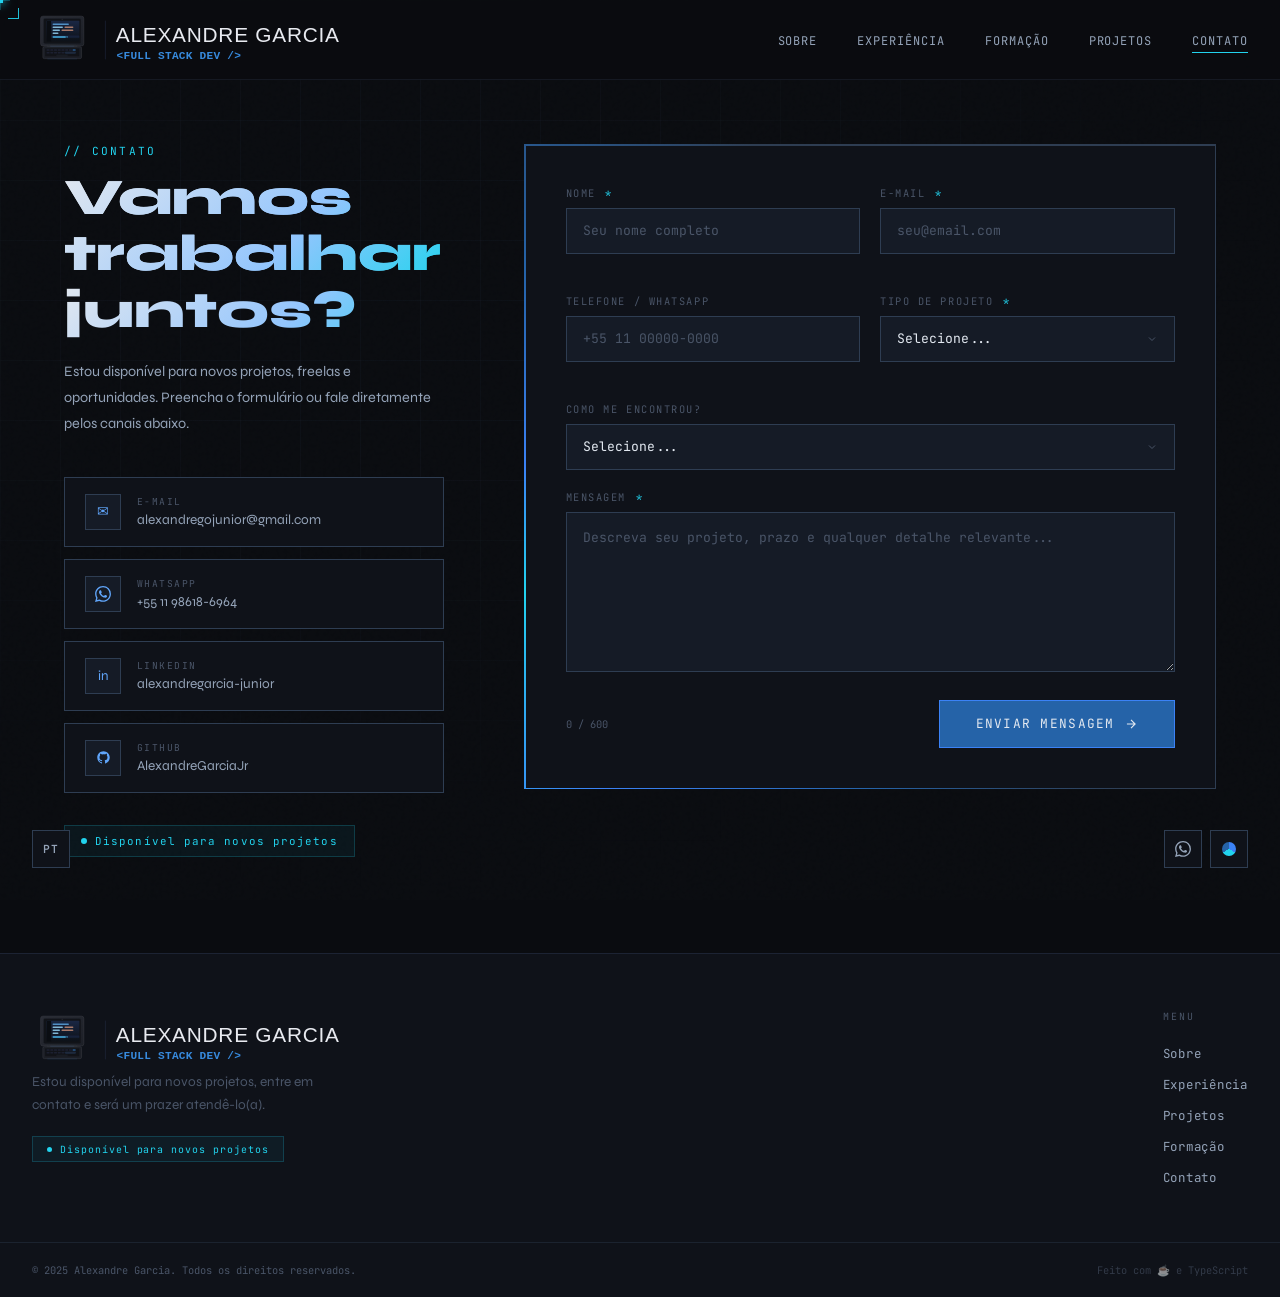
==== contato.html @ 4b9bf2da "first upload" ====
<!DOCTYPE html>
<html lang="pt-BR">

<head>
  <meta charset="UTF-8">
  <meta name="viewport" content="width=device-width, initial-scale=1.0">
    <title>Alexandre Garcia | Desenvolvedor Full-Stack</title>
  <meta name="description"
    content="Olá, sou Alexandre Garcia, desenvolvedor fullstack especializado em criar sites e aplicações modernas. Veja meus projetos e entre em contato.">

  <!-- Open Graph (WhatsApp, LinkedIn etc.) -->
  <meta property="og:title" content="Alexandre Garcia | Desenvolvedor Full-Stack">
  <meta property="og:description"
    content="Olá, sou Alexandre Garcia, desenvolvedor fullstack especializado em criar sites e aplicações modernas. Veja meus projetos e entre em contato.">
  <meta property="og:url" content="https://alexandregarciajr.com">
  <meta property="og:type" content="website">

  <meta name="google-site-verification" content="2QKHCZj3wgOugxfSx3sNjqQC33ZaWWy0VXbdjHZkFhU" />
  
  <link
    href="https://fonts.googleapis.com/css2?family=Syne:wght@400;500;600;700;800&family=JetBrains+Mono:wght@300;400;500&display=swap"
    rel="stylesheet">

  <link rel="stylesheet" href="./css/style.css">
  <link rel="shortcut icon" type="image/x-icon" href="./assets/svg/favicon-laptop.svg">

</head>

<body>



  <!-- WhatsApp Button -->
  <div class="wa-pulse"></div>
  <a href="https://wa.me/5511986186964" target="_blank" class="wa-btn" aria-label="WhatsApp">
    <span class="wa-tip">WhatsApp</span>
    <svg width="16" height="16" viewBox="0 0 24 24" fill="currentColor">
      <path
        d="M17.472 14.382c-.297-.149-1.758-.867-2.03-.967-.273-.099-.471-.148-.67.15-.197.297-.767.966-.94 1.164-.173.199-.347.223-.644.075-.297-.15-1.255-.463-2.39-1.475-.883-.788-1.48-1.761-1.653-2.059-.173-.297-.018-.458.13-.606.134-.133.298-.347.446-.52.149-.174.198-.298.298-.497.099-.198.05-.371-.025-.52-.075-.149-.669-1.612-.916-2.207-.242-.579-.487-.5-.669-.51-.173-.008-.371-.01-.57-.01-.198 0-.52.074-.792.372-.272.297-1.04 1.016-1.04 2.479 0 1.462 1.065 2.875 1.213 3.074.149.198 2.096 3.2 5.077 4.487.709.306 1.262.489 1.694.625.712.227 1.36.195 1.871.118.571-.085 1.758-.719 2.006-1.413.248-.694.248-1.289.173-1.413-.074-.124-.272-.198-.57-.347m-5.421 7.403h-.004a9.87 9.87 0 01-5.031-1.378l-.361-.214-3.741.982.998-3.648-.235-.374a9.86 9.86 0 01-1.51-5.26c.001-5.45 4.436-9.884 9.888-9.884 2.64 0 5.122 1.03 6.988 2.898a9.825 9.825 0 012.893 6.994c-.003 5.45-4.437 9.884-9.885 9.884m8.413-18.297A11.815 11.815 0 0012.05 0C5.495 0 .16 5.335.157 11.892c0 2.096.547 4.142 1.588 5.945L.057 24l6.305-1.654a11.882 11.882 0 005.683 1.448h.005c6.554 0 11.89-5.335 11.893-11.893a11.821 11.821 0 00-3.48-8.413z" />
    </svg>
  </a>

  <!-- Theme Switcher -->
  <div class="theme-switcher" id="themeSwitcher">
    <div class="theme-panel" id="themePanel">
      <div class="theme-panel-label">// tema</div>
      <div class="theme-option active" data-theme-value="default">
        <div class="theme-dot" style="background:linear-gradient(135deg,#3b82f6,#22d3ee)"></div>
        <span class="theme-option-name">Dark Blue</span>
      </div>
      <div class="theme-option" data-theme-value="purple">
        <div class="theme-dot" style="background:linear-gradient(135deg,#7c3aed,#a78bfa)"></div>
        <span class="theme-option-name">Midnight Purple</span>
      </div>
      <div class="theme-option" data-theme-value="amber">
        <div class="theme-dot" style="background:linear-gradient(135deg,#d97706,#fbbf24)"></div>
        <span class="theme-option-name">Warm Amber</span>
      </div>
    </div>
    <button class="theme-toggle-btn" id="themeToggleBtn" aria-label="Trocar tema">
      <div class="theme-toggle-icon"></div>
    </button>
  </div>


  <div class="lang-switcher" id="langSwitcher">
    <div class="lang-panel" id="langPanel">
      <div class="lang-option active" data-lang="pt"><span class="lang-flag">🇧🇷</span><span
          class="lang-name">Português</span></div>
      <div class="lang-option" data-lang="en"><span class="lang-flag">🇺🇸</span><span class="lang-name">English</span>
      </div>
      <div class="lang-option" data-lang="es"><span class="lang-flag">🇪🇸</span><span class="lang-name">Español</span>
      </div>
    </div>
    <button class="lang-toggle-btn" id="langToggleBtn" aria-label="Idioma">PT</button>
  </div>


  <!-- Touch Reticle -->
  <div class="touch-reticle" id="touchReticle"></div>
  <div class="touch-reticle-b" id="touchReticleB"></div>
  <div class="touch-dot" id="touchDot"></div>
  <div class="touch-burst" id="touchBurst"></div>
  <div class="touch-burst2" id="touchBurst2"></div>

  <!-- Cursor -->
  <div class="cursor" id="cursor"></div>
  <div class="cursor-ring" id="cursorRing"></div>
  <div class="cursor-corner-b" id="cursorCorner"></div>
  <div class="cursor-cross-h" id="cursorH"></div>
  <div class="cursor-cross-v" id="cursorV"></div>

  <!-- Nav -->
  <nav id="mainNav">
    <a href="index.html" class="logo"><img src="./assets/svg/logo-header-no1993.svg" alt="Logo ALexandre Garcia"></a>
    <ul class="nav-links" id="navLinks">
      <li><a href="index.html#about" class="nav-item" data-i18n="nav.about">Sobre</a></li>
      <li><a href="index.html#skills" class="nav-item" data-i18n="nav.exp">Experiência</a></li>
      <li><a href="index.html#education" class="nav-item" data-i18n="nav.edu">Formação</a></li>
      <li><a href="index.html#projects" class="nav-item" data-i18n="nav.proj">Projetos</a></li>
      <li><a href="contato.html" class="nav-item active" data-i18n="nav.contact">Contato</a></li>
    </ul>
    <button class="hamburger" id="hamburger" aria-label="Menu">
      <span></span><span></span><span></span>
    </button>
  </nav>

  <div class="page-wrap">

    <!-- Left: info -->
    <div class="contact-left">
      <div class="page-tag" data-i18n="form.tag">// contato</div>
      <h1 class="page-title">
        <span><span data-i18n="form.title1">Vamos trabalhar</span></span>
        <span data-i18n="form.title2">juntos?</span>
      </h1>
      <p class="page-desc">
        <span data-i18n="form.desc">Estou disponível para novos projetos, freelas e oportunidades. Preencha o formulário
          ou fale diretamente pelos canais abaixo.</span>
      </p>

      <div class="contact-info">
        <a href="mailto:alexandregojunior@gmail.com" class="info-item">
          <div class="info-icon">✉</div>
          <div class="info-text">
            <div class="info-label">E-mail</div>
            <div class="info-value">alexandregojunior@gmail.com</div>
          </div>
        </a>
        <a href="https://wa.me/5511986186964" target="_blank" class="info-item">
          <div class="info-icon">
            <svg width="16" height="16" viewBox="0 0 24 24" fill="currentColor">
              <path
                d="M17.472 14.382c-.297-.149-1.758-.867-2.03-.967-.273-.099-.471-.148-.67.15-.197.297-.767.966-.94 1.164-.173.199-.347.223-.644.075-.297-.15-1.255-.463-2.39-1.475-.883-.788-1.48-1.761-1.653-2.059-.173-.297-.018-.458.13-.606.134-.133.298-.347.446-.52.149-.174.198-.298.298-.497.099-.198.05-.371-.025-.52-.075-.149-.669-1.612-.916-2.207-.242-.579-.487-.5-.669-.51-.173-.008-.371-.01-.57-.01-.198 0-.52.074-.792.372-.272.297-1.04 1.016-1.04 2.479 0 1.462 1.065 2.875 1.213 3.074.149.198 2.096 3.2 5.077 4.487.709.306 1.262.489 1.694.625.712.227 1.36.195 1.871.118.571-.085 1.758-.719 2.006-1.413.248-.694.248-1.289.173-1.413-.074-.124-.272-.198-.57-.347m-5.421 7.403h-.004a9.87 9.87 0 01-5.031-1.378l-.361-.214-3.741.982.998-3.648-.235-.374a9.86 9.86 0 01-1.51-5.26c.001-5.45 4.436-9.884 9.888-9.884 2.64 0 5.122 1.03 6.988 2.898a9.825 9.825 0 012.893 6.994c-.003 5.45-4.437 9.884-9.885 9.884m8.413-18.297A11.815 11.815 0 0012.05 0C5.495 0 .16 5.335.157 11.892c0 2.096.547 4.142 1.588 5.945L.057 24l6.305-1.654a11.882 11.882 0 005.683 1.448h.005c6.554 0 11.89-5.335 11.893-11.893a11.821 11.821 0 00-3.48-8.413z" />
            </svg>
          </div>
          <div class="info-text">
            <div class="info-label">WhatsApp</div>
            <div class="info-value">+55 11 98618-6964</div>
          </div>
        </a>
        <a href="https://linkedin.com/in/alexandregarcia-junior" target="_blank" class="info-item">
          <div class="info-icon">in</div>
          <div class="info-text">
            <div class="info-label">LinkedIn</div>
            <div class="info-value">alexandregarcia-junior</div>
          </div>
        </a>
        <a href="https://github.com/AlexandreGarciaJr" target="_blank" class="info-item">
          <div class="info-icon">
            <svg width="15" height="15" viewBox="0 0 24 24" fill="currentColor">
              <path
                d="M12 2C6.477 2 2 6.477 2 12c0 4.418 2.865 8.166 6.839 9.489.5.092.682-.217.682-.482 0-.237-.008-.866-.013-1.7-2.782.603-3.369-1.342-3.369-1.342-.454-1.155-1.11-1.463-1.11-1.463-.908-.62.069-.608.069-.608 1.003.07 1.531 1.03 1.531 1.03.892 1.529 2.341 1.087 2.91.832.092-.647.35-1.088.636-1.338-2.22-.253-4.555-1.11-4.555-4.943 0-1.091.39-1.984 1.029-2.683-.103-.253-.446-1.27.098-2.647 0 0 .84-.269 2.75 1.025A9.578 9.578 0 0112 6.836c.85.004 1.705.114 2.504.336 1.909-1.294 2.747-1.025 2.747-1.025.546 1.377.202 2.394.1 2.647.64.699 1.028 1.592 1.028 2.683 0 3.842-2.339 4.687-4.566 4.935.359.309.678.919.678 1.852 0 1.336-.012 2.415-.012 2.741 0 .267.18.578.688.48C19.138 20.163 22 16.418 22 12c0-5.523-4.477-10-10-10z" />
            </svg>
          </div>
          <div class="info-text">
            <div class="info-label">GitHub</div>
            <div class="info-value">AlexandreGarciaJr</div>
          </div>
        </a>
      </div>

      <div class="available-badge">
        <div class="badge-dot"></div>
        <span data-i18n="footer.badge">Disponível para novos projetos</span>
      </div>
    </div>

    <!-- Right: form -->
    <div class="contact-right">
      <div class="form-border-wrap">
        <div class="form-card">
          <form id="contactForm">

            <div class="form-row">
              <div class="form-group">
                <label class="form-label"><span data-i18n="form.name">Nome</span> <span class="req">*</span></label>
                <input class="form-input" type="text" placeholder="Seu nome completo" data-i18n-ph="form.ph.name"
                  required>
              </div>
              <div class="form-group">
                <label class="form-label"><span data-i18n="form.email">E-mail</span> <span class="req">*</span></label>
                <input class="form-input" type="email" placeholder="seu@email.com" data-i18n-ph="form.ph.email"
                  required>
              </div>
            </div>

            <div class="form-row">
              <div class="form-group">
                <label class="form-label" data-i18n="form.phone">Telefone / WhatsApp</label>
                <input class="form-input" type="tel" placeholder="+55 11 00000-0000" data-i18n-ph="form.ph.phone">
              </div>
              <div class="form-group">
                <label class="form-label"><span data-i18n="form.projtype">Tipo de projeto</span> <span
                    class="req">*</span></label>
                <select class="form-select form-input" required>
                  <option value="" disabled selected data-i18n="form.select">Selecione...</option>
                  <option>Site / Landing Page</option>
                  <option>Aplicação Web (SaaS)</option>
                  <option>API / Backend</option>
                  <option>UI/UX Design</option>
                  <option>Consultoria</option>
                  <option>Outro</option>
                </select>
              </div>
            </div>

            <!-- How did you find me -->
            <div class="form-group">
              <label class="form-label"><span data-i18n="form.source">Como me encontrou?</span></label>
              <select class="form-select form-input">
                <option value="" disabled selected data-i18n="form.select">Selecione...</option>
                <option>LinkedIn</option>
                <option>GitHub</option>
                <option>Google</option>
                <option data-i18n-opt="form.source.ref">Indicação</option>
                <option data-i18n-opt="form.source.other">Outro</option>
              </select>
            </div>

            <div class="form-group">
              <label class="form-label"><span data-i18n="form.message">Mensagem</span> <span
                  class="req">*</span></label>
              <textarea class="form-textarea" id="msgArea"
                placeholder="Descreva seu projeto, prazo e qualquer detalhe relevante..." data-i18n-ph="form.ph.message"
                maxlength="600" required></textarea>
            </div>

            <div class="form-footer">
              <span class="char-count"><span id="charCount">0</span> / 600</span>
              <button type="submit" class="btn-send">
                <span data-i18n="form.send">Enviar mensagem</span>
                <svg width="14" height="14" viewBox="0 0 24 24" fill="none" stroke="currentColor" stroke-width="2">
                  <path d="M5 12h14M12 5l7 7-7 7" />
                </svg>
              </button>
            </div>

          </form>

          <!-- Success message -->
          <div class="form-success" id="formSuccess">
            <div class="success-icon">✓</div>
            <div class="success-title" data-i18n="form.success_title">Mensagem enviada!</div>
            <p class="success-text"><span data-i18n="form.success_desc">Obrigado pelo contato, Alexandre. Retorno em até
                24 horas.</span></p>
          </div>
        </div>
      </div><!-- /form-border-wrap -->
    </div>

  </div>

<!-- Footer -->
  <footer>
    <div class="footer-main">
      <div class="footer-brand">
        <a href="#" class="logo"><img src="./assets/svg/logo-header-no1993.svg" alt="Logo ALexandre Garcia"></a>
        <p class="footer-desc"><span data-i18n="footer.desc">Estou disponível para novos projetos, entre em contato e
            será um prazer atendê-lo(a).</span></p>
        <div class="footer-badge">
          <div class="footer-badge-dot"></div>
          <span data-i18n="footer.badge">Disponível para novos projetos</span>
        </div>
      </div>
      <div class="footer-nav">
        <div class="footer-nav-label" data-i18n="footer.menu">Menu</div>
        <ul class="footer-nav-links">
          <li><a href="#about" data-i18n="nav.about">Sobre</a></li>
          <li><a href="#skills" data-i18n="nav.exp">Experiência</a></li>
          <li><a href="#projects" data-i18n="nav.proj">Projetos</a></li>
          <li><a href="#education" data-i18n="nav.edu">Formação</a></li>
          <li><a href="contato.html" data-i18n="nav.contact">Contato</a></li>
        </ul>
      </div>
    </div>
    <div class="footer-bottom">
      <span class="footer-copy"><span data-i18n="footer.copy">© 2025 Alexandre Garcia. Todos os direitos
          reservados.</span></span>
      <span class="footer-made">Feito com ☕ e TypeScript</span>
    </div>
  </footer>

  <!-- Cursor JS -->
  <script>
    (function () {
      const cursor = document.getElementById('cursor');
      const ring = document.getElementById('cursorRing');
      const corner = document.getElementById('cursorCorner');
      const crossH = document.getElementById('cursorH');
      const crossV = document.getElementById('cursorV');
      let mx = 0, my = 0, rx = 0, ry = 0;
      document.addEventListener('mousemove', e => {
        mx = e.clientX; my = e.clientY;
        cursor.style.left = mx + 'px'; cursor.style.top = my + 'px';
        crossH.style.left = mx + 'px'; crossH.style.top = my + 'px';
        crossV.style.left = mx + 'px'; crossV.style.top = my + 'px';
      });
      (function tick() {
        rx += (mx - rx) * .10; ry += (my - ry) * .10;
        ring.style.left = rx + 'px'; ring.style.top = ry + 'px';
        corner.style.left = rx + 'px'; corner.style.top = ry + 'px';
        requestAnimationFrame(tick);
      })();
      document.querySelectorAll('a,button,input,select,textarea').forEach(el => {
        el.addEventListener('mouseenter', () => document.body.classList.add('cursor-hover'));
        el.addEventListener('mouseleave', () => document.body.classList.remove('cursor-hover'));
      });
    })();

    // Nav scroll
    window.addEventListener('scroll', () => {
      document.getElementById('mainNav').classList.toggle('scrolled', window.scrollY > 60);
    });

    // Hamburger
    const hamburger = document.getElementById('hamburger');
    const navLinks = document.getElementById('navLinks');
    hamburger.addEventListener('click', () => {
      hamburger.classList.toggle('open');
      navLinks.classList.toggle('open');
      document.body.style.overflow = navLinks.classList.contains('open') ? 'hidden' : '';
    });
    document.querySelectorAll('.nav-item').forEach(l => l.addEventListener('click', () => {
      hamburger.classList.remove('open');
      navLinks.classList.remove('open');
      document.body.style.overflow = '';
    }));

    // Char counter
    const msgArea = document.getElementById('msgArea');
    const charCount = document.getElementById('charCount');
    msgArea.addEventListener('input', () => charCount.textContent = msgArea.value.length);

    // Form submit (demo — swap for your backend/formspree)
    document.getElementById('contactForm').addEventListener('submit', e => {
      e.preventDefault();
      const form = document.getElementById('contactForm');
      const success = document.getElementById('formSuccess');
      form.style.display = 'none';
      success.style.display = 'flex';
    });

    // ── THEME SWITCHER ────────────────────────────────────────────────────────────
    (function () {
      const root = document.documentElement;
      const panel = document.getElementById('themePanel');
      const btn = document.getElementById('themeToggleBtn');
      const options = document.querySelectorAll('.theme-option');

      function applyTheme(theme) {
        root.setAttribute('data-theme', theme === 'default' ? '' : theme);
        options.forEach(o => {
          o.classList.toggle('active', o.dataset.themeValue === theme);
        });
        try { localStorage.setItem('ag-theme', theme); } catch (e) { }
      }

      // Restore saved theme
      try {
        const saved = localStorage.getItem('ag-theme');
        if (saved) applyTheme(saved);
      } catch (e) { }

      // Toggle panel
      btn.addEventListener('click', (e) => {
        e.stopPropagation();
        panel.classList.toggle('open');
      });

      // Pick theme
      options.forEach(opt => {
        opt.addEventListener('click', () => {
          applyTheme(opt.dataset.themeValue);
          setTimeout(() => { panel.classList.remove('open'); document.getElementById('themeSwitcher').classList.remove('panel-open'); }, 150);
        });
      });

      // Close on outside click
      document.addEventListener('click', () => { panel.classList.remove('open'); document.getElementById('themeSwitcher').classList.remove('panel-open'); });
    })();


    const translations = {
      pt: {
        'nav.about': 'Sobre', 'nav.exp': 'Experiência', 'nav.edu': 'Formação', 'nav.proj': 'Projetos', 'nav.contact': 'Contato',
        'form.tag': '// contato', 'form.title1': 'Vamos trabalhar', 'form.title2': 'juntos?',
        'form.desc': 'Estou disponível para novos projetos, freelas e oportunidades. Preencha o formulário ou fale diretamente pelos canais abaixo.',
        'footer.badge': 'Disponível para novos projetos',
        'form.name': 'Nome', 'form.email': 'E-mail', 'form.phone': 'Telefone / WhatsApp', 'form.projtype': 'Tipo de projeto', 'form.message': 'Mensagem',
        'form.budget': 'Orçamento estimado', 'form.budget.1': 'Até R$ 1.000', 'form.budget.2': 'R$ 1.000 – R$ 5.000', 'form.budget.3': 'R$ 5.000 – R$ 15.000', 'form.budget.4': 'Acima de R$ 15.000', 'form.budget.5': 'A definir',
        'form.timeline': 'Prazo desejado', 'form.timeline.1': 'Urgente (menos de 2 semanas)', 'form.timeline.2': 'Cerca de 1 mês', 'form.timeline.3': '2 a 3 meses', 'form.timeline.4': 'Sem prazo definido',
        'form.source': 'Como me encontrou?',
        'form.select': 'Selecione...',
        'form.ph.name': 'Seu nome completo',
        'form.ph.email': 'seu@email.com',
        'form.ph.phone': '+55 11 00000-0000',
        'form.ph.message': 'Descreva seu projeto, prazo e qualquer detalhe relevante...', 'form.source.ref': 'Indicação', 'form.source.other': 'Outro',
        'form.send': 'Enviar mensagem', 'form.success_title': 'Mensagem enviada!', 'form.success_desc': 'Obrigado pelo contato, Alexandre. Retorno em até 24 horas.',
        'footer.copy': '© 2025 Alexandre Garcia. Todos os direitos reservados.',
      },
      en: {
        'nav.about': 'About', 'nav.exp': 'Experience', 'nav.edu': 'Education', 'nav.proj': 'Projects', 'nav.contact': 'Contact',
        'form.tag': '// contact', 'form.title1': 'Let\'s work', 'form.title2': 'together?',
        'form.desc': 'I\'m available for new projects, freelance work and opportunities. Fill out the form or reach out directly through the channels below.',
        'footer.badge': 'Available for new projects',
        'form.name': 'Name', 'form.email': 'E-mail', 'form.phone': 'Phone / WhatsApp', 'form.projtype': 'Project type', 'form.message': 'Message',
        'form.budget': 'Estimated budget', 'form.budget.1': 'Up to R$ 1,000', 'form.budget.2': 'R$ 1,000 – R$ 5,000', 'form.budget.3': 'R$ 5,000 – R$ 15,000', 'form.budget.4': 'Above R$ 15,000', 'form.budget.5': 'To be defined',
        'form.timeline': 'Desired timeline', 'form.timeline.1': 'Urgent (less than 2 weeks)', 'form.timeline.2': 'About 1 month', 'form.timeline.3': '2 to 3 months', 'form.timeline.4': 'No set deadline',
        'form.source': 'How did you find me?',
        'form.select': 'Select...',
        'form.ph.name': 'Your full name',
        'form.ph.email': 'your@email.com',
        'form.ph.phone': '+1 000 000-0000',
        'form.ph.message': 'Describe your project, timeline and any relevant details...', 'form.source.ref': 'Referral', 'form.source.other': 'Other',
        'form.send': 'Send message', 'form.success_title': 'Message sent!', 'form.success_desc': 'Thanks for reaching out, Alexandre will get back to you within 24 hours.',
        'footer.copy': '© 2025 Alexandre Garcia. All rights reserved.',
      },
      es: {
        'nav.about': 'Sobre mí', 'nav.exp': 'Experiencia', 'nav.edu': 'Formación', 'nav.proj': 'Proyectos', 'nav.contact': 'Contacto',
        'form.tag': '// contacto', 'form.title1': 'Trabajemos', 'form.title2': 'juntos?',
        'form.desc': 'Estoy disponible para nuevos proyectos, freelance y oportunidades. Completa el formulario o contáctame directamente por los canales abajo.',
        'footer.badge': 'Disponible para nuevos proyectos',
        'form.name': 'Nombre', 'form.email': 'Correo', 'form.phone': 'Teléfono / WhatsApp', 'form.projtype': 'Tipo de proyecto', 'form.message': 'Mensaje',
        'form.budget': 'Presupuesto estimado', 'form.budget.1': 'Hasta R$ 1.000', 'form.budget.2': 'R$ 1.000 – R$ 5.000', 'form.budget.3': 'R$ 5.000 – R$ 15.000', 'form.budget.4': 'Más de R$ 15.000', 'form.budget.5': 'Por definir',
        'form.timeline': 'Plazo deseado', 'form.timeline.1': 'Urgente (menos de 2 semanas)', 'form.timeline.2': 'Alrededor de 1 mes', 'form.timeline.3': '2 a 3 meses', 'form.timeline.4': 'Sin plazo definido',
        'form.source': '¿Cómo me encontraste?',
        'form.select': 'Seleccionar...',
        'form.ph.name': 'Tu nombre completo',
        'form.ph.email': 'tu@email.com',
        'form.ph.phone': '+55 11 00000-0000',
        'form.ph.message': 'Describe tu proyecto, plazos y cualquier detalle relevante...', 'form.source.ref': 'Recomendación', 'form.source.other': 'Otro',
        'form.send': 'Enviar mensaje', 'form.success_title': '¡Mensaje enviado!', 'form.success_desc': 'Gracias por contactarme. Te responderé en menos de 24 horas.',
        'footer.copy': '© 2025 Alexandre Garcia. Todos los derechos reservados.',
      }
    };

    const langLabels = { pt: 'PT', en: 'EN', es: 'ES' };

    function applyLang(lang) {
      const t = translations[lang];
      document.querySelectorAll('[data-i18n]').forEach(el => {
        if (t[el.dataset.i18n] !== undefined) el.textContent = t[el.dataset.i18n];
      });
      document.querySelectorAll('[data-i18n-ph]').forEach(el => {
        if (t[el.dataset.i18nPh] !== undefined) el.placeholder = t[el.dataset.i18nPh];
      });
      document.getElementById('langToggleBtn').textContent = langLabels[lang];
      document.querySelectorAll('.lang-option').forEach(o => o.classList.toggle('active', o.dataset.lang === lang));
      document.documentElement.lang = lang === 'pt' ? 'pt-BR' : lang;
      try { sessionStorage.setItem('ag-lang', lang); } catch (e) { }
    }

    (function () {
      const panel = document.getElementById('langPanel');
      const btn = document.getElementById('langToggleBtn');
      try { const s = sessionStorage.getItem('ag-lang'); if (s && translations[s]) applyLang(s); } catch (e) { }
      btn.addEventListener('click', e => { e.stopPropagation(); panel.classList.toggle('open'); });
      document.querySelectorAll('.lang-option').forEach(opt => {
        opt.addEventListener('click', () => { applyLang(opt.dataset.lang); setTimeout(() => panel.classList.remove('open'), 150); });
      });
      document.addEventListener('click', () => panel.classList.remove('open'));
    })();


    // ── TOUCH RETICLE ─────────────────────────────────────────────────────────────
    (function () {
      if (!('ontouchstart' in window)) return; // desktop only uses mouse cursor

      const ret = document.getElementById('touchReticle');
      const retB = document.getElementById('touchReticleB');
      const dot = document.getElementById('touchDot');
      const b1 = document.getElementById('touchBurst');
      const b2 = document.getElementById('touchBurst2');

      let tx = 0, ty = 0, rx = 0, ry = 0;
      let hideTimer = null;

      function moveTo(x, y) {
        tx = x; ty = y;
        dot.style.left = x + 'px'; dot.style.top = y + 'px';
      }

      // Smooth follow via rAF
      function tick() {
        rx += (tx - rx) * 0.14;
        ry += (ty - ry) * 0.14;
        ret.style.left = rx + 'px'; ret.style.top = ry + 'px';
        retB.style.left = rx + 'px'; retB.style.top = ry + 'px';
        requestAnimationFrame(tick);
      }
      tick();

      function show() {
        ret.classList.add('visible');
        retB.classList.add('visible');
        dot.classList.add('visible');
        clearTimeout(hideTimer);
      }

      function hide() {
        hideTimer = setTimeout(() => {
          ret.classList.remove('visible');
          retB.classList.remove('visible');
          dot.classList.remove('visible');
        }, 400);
      }

      function burst(x, y) {
        [b1, b2].forEach(el => {
          el.style.left = x + 'px';
          el.style.top = y + 'px';
          el.classList.remove('pop');
          void el.offsetWidth; // reflow
          el.classList.add('pop');
        });
      }

      document.addEventListener('touchstart', e => {
        const t = e.touches[0];
        moveTo(t.clientX, t.clientY);
        tx = t.clientX; ty = t.clientY;
        rx = t.clientX; ry = t.clientY;
        show();
        burst(t.clientX, t.clientY);
      }, { passive: true });

      document.addEventListener('touchmove', e => {
        const t = e.touches[0];
        moveTo(t.clientX, t.clientY);
        show();
      }, { passive: true });

      document.addEventListener('touchend', hide, { passive: true });
      document.addEventListener('touchcancel', hide, { passive: true });
    })();

  </script>
</body>

</html>
---- css/style.css ----
/* Globais */
  @import url(./global.css);
  @import url(./nav.css);
  @import url(./footer.css);
  @import url(./animations.css);

  /* Index */
  @import url(./index/hero.css);
  @import url(./index/about.css);
  @import url(./index/experience.css);
  @import url(./index/projects.css);
  @import url(./index/education.css);
  @import url(./index/contact.css);
  @import url(./index/responsive.css);

    /* Contato */
    @import url(./contato/contato-pagina.css);
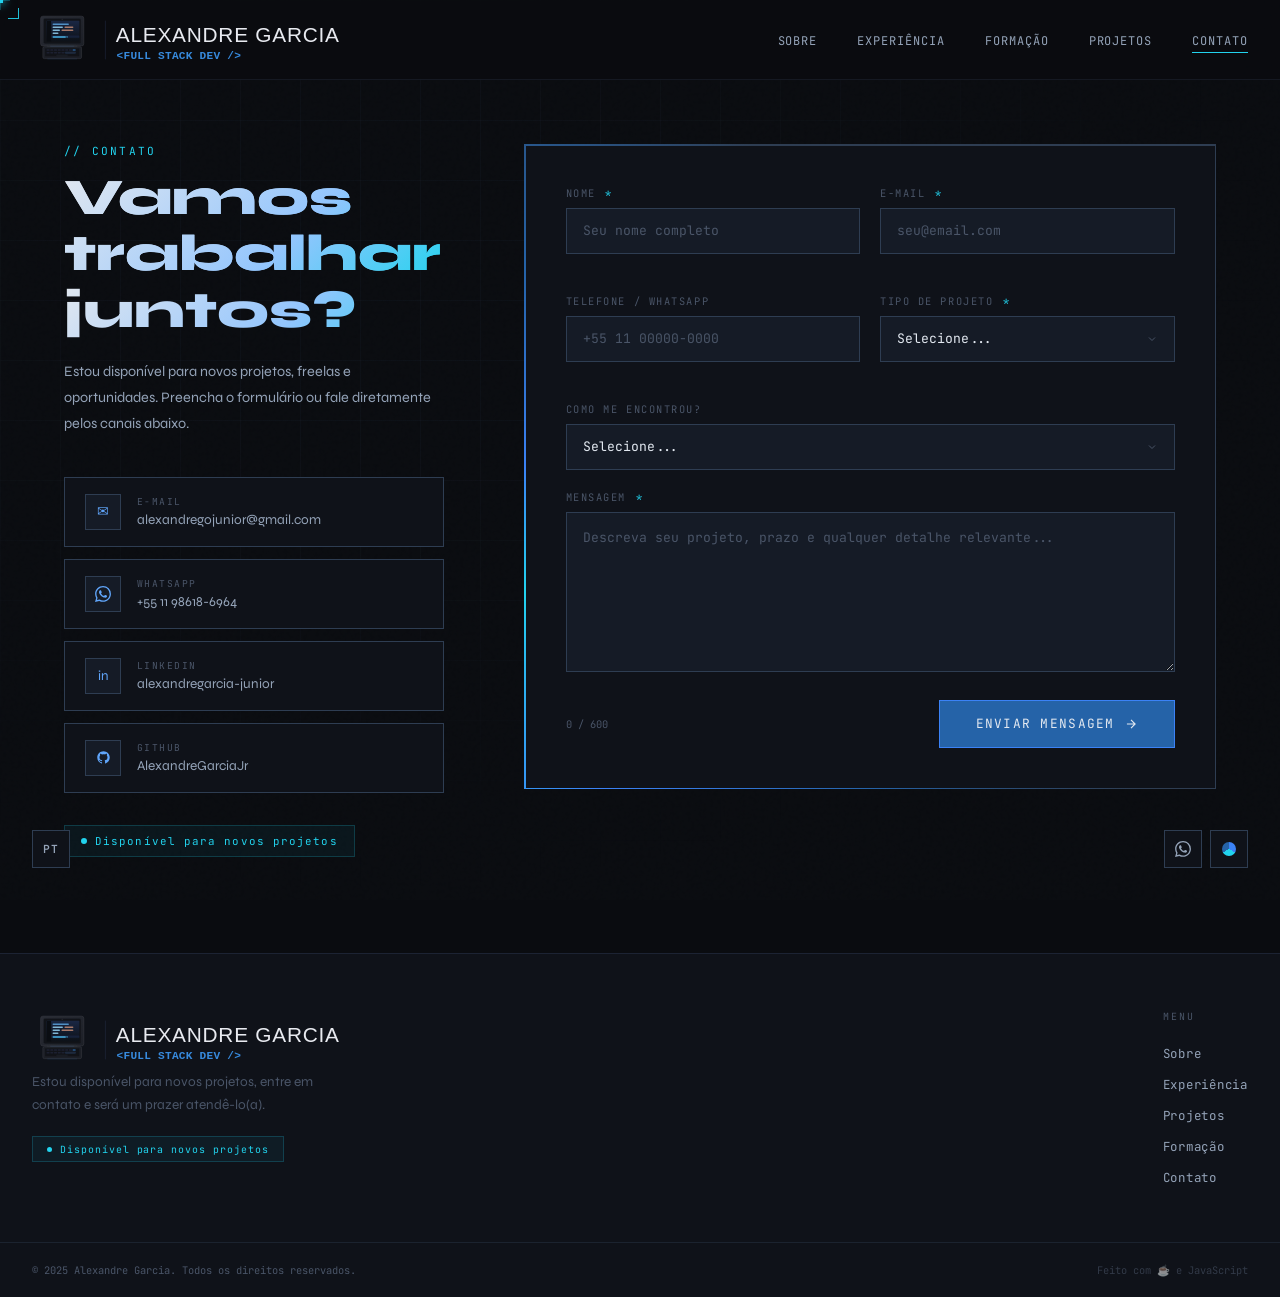
==== commit 7e612f88: "update all js" ====
--- a/contato.html
+++ b/contato.html
@@ -24,11 +24,15 @@
   <link rel="stylesheet" href="./css/style.css">
   <link rel="shortcut icon" type="image/x-icon" href="./assets/svg/favicon-laptop.svg">
 
+   <script type="module" src="./js/contato/cursor-contato.js"></script>
+   <script type="module" src="./js/contato/form-submit.js"></script>
+   <script type="module" src="./js/contato/translate-contato.js"></script>
+   <script type="module" src="./js/theme.js"></script>
+   <script type="module" src="./js/touch-reticle.js"></script>
+
 </head>
 
 <body>
-
-
 
   <!-- WhatsApp Button -->
   <div class="wa-pulse"></div>
@@ -277,265 +281,9 @@
     <div class="footer-bottom">
       <span class="footer-copy"><span data-i18n="footer.copy">© 2025 Alexandre Garcia. Todos os direitos
           reservados.</span></span>
-      <span class="footer-made">Feito com ☕ e TypeScript</span>
+      <span class="footer-made">Feito com ☕ e JavaScript</span>
     </div>
   </footer>
-
-  <!-- Cursor JS -->
-  <script>
-    (function () {
-      const cursor = document.getElementById('cursor');
-      const ring = document.getElementById('cursorRing');
-      const corner = document.getElementById('cursorCorner');
-      const crossH = document.getElementById('cursorH');
-      const crossV = document.getElementById('cursorV');
-      let mx = 0, my = 0, rx = 0, ry = 0;
-      document.addEventListener('mousemove', e => {
-        mx = e.clientX; my = e.clientY;
-        cursor.style.left = mx + 'px'; cursor.style.top = my + 'px';
-        crossH.style.left = mx + 'px'; crossH.style.top = my + 'px';
-        crossV.style.left = mx + 'px'; crossV.style.top = my + 'px';
-      });
-      (function tick() {
-        rx += (mx - rx) * .10; ry += (my - ry) * .10;
-        ring.style.left = rx + 'px'; ring.style.top = ry + 'px';
-        corner.style.left = rx + 'px'; corner.style.top = ry + 'px';
-        requestAnimationFrame(tick);
-      })();
-      document.querySelectorAll('a,button,input,select,textarea').forEach(el => {
-        el.addEventListener('mouseenter', () => document.body.classList.add('cursor-hover'));
-        el.addEventListener('mouseleave', () => document.body.classList.remove('cursor-hover'));
-      });
-    })();
-
-    // Nav scroll
-    window.addEventListener('scroll', () => {
-      document.getElementById('mainNav').classList.toggle('scrolled', window.scrollY > 60);
-    });
-
-    // Hamburger
-    const hamburger = document.getElementById('hamburger');
-    const navLinks = document.getElementById('navLinks');
-    hamburger.addEventListener('click', () => {
-      hamburger.classList.toggle('open');
-      navLinks.classList.toggle('open');
-      document.body.style.overflow = navLinks.classList.contains('open') ? 'hidden' : '';
-    });
-    document.querySelectorAll('.nav-item').forEach(l => l.addEventListener('click', () => {
-      hamburger.classList.remove('open');
-      navLinks.classList.remove('open');
-      document.body.style.overflow = '';
-    }));
-
-    // Char counter
-    const msgArea = document.getElementById('msgArea');
-    const charCount = document.getElementById('charCount');
-    msgArea.addEventListener('input', () => charCount.textContent = msgArea.value.length);
-
-    // Form submit (demo — swap for your backend/formspree)
-    document.getElementById('contactForm').addEventListener('submit', e => {
-      e.preventDefault();
-      const form = document.getElementById('contactForm');
-      const success = document.getElementById('formSuccess');
-      form.style.display = 'none';
-      success.style.display = 'flex';
-    });
-
-    // ── THEME SWITCHER ────────────────────────────────────────────────────────────
-    (function () {
-      const root = document.documentElement;
-      const panel = document.getElementById('themePanel');
-      const btn = document.getElementById('themeToggleBtn');
-      const options = document.querySelectorAll('.theme-option');
-
-      function applyTheme(theme) {
-        root.setAttribute('data-theme', theme === 'default' ? '' : theme);
-        options.forEach(o => {
-          o.classList.toggle('active', o.dataset.themeValue === theme);
-        });
-        try { localStorage.setItem('ag-theme', theme); } catch (e) { }
-      }
-
-      // Restore saved theme
-      try {
-        const saved = localStorage.getItem('ag-theme');
-        if (saved) applyTheme(saved);
-      } catch (e) { }
-
-      // Toggle panel
-      btn.addEventListener('click', (e) => {
-        e.stopPropagation();
-        panel.classList.toggle('open');
-      });
-
-      // Pick theme
-      options.forEach(opt => {
-        opt.addEventListener('click', () => {
-          applyTheme(opt.dataset.themeValue);
-          setTimeout(() => { panel.classList.remove('open'); document.getElementById('themeSwitcher').classList.remove('panel-open'); }, 150);
-        });
-      });
-
-      // Close on outside click
-      document.addEventListener('click', () => { panel.classList.remove('open'); document.getElementById('themeSwitcher').classList.remove('panel-open'); });
-    })();
-
-
-    const translations = {
-      pt: {
-        'nav.about': 'Sobre', 'nav.exp': 'Experiência', 'nav.edu': 'Formação', 'nav.proj': 'Projetos', 'nav.contact': 'Contato',
-        'form.tag': '// contato', 'form.title1': 'Vamos trabalhar', 'form.title2': 'juntos?',
-        'form.desc': 'Estou disponível para novos projetos, freelas e oportunidades. Preencha o formulário ou fale diretamente pelos canais abaixo.',
-        'footer.badge': 'Disponível para novos projetos',
-        'form.name': 'Nome', 'form.email': 'E-mail', 'form.phone': 'Telefone / WhatsApp', 'form.projtype': 'Tipo de projeto', 'form.message': 'Mensagem',
-        'form.budget': 'Orçamento estimado', 'form.budget.1': 'Até R$ 1.000', 'form.budget.2': 'R$ 1.000 – R$ 5.000', 'form.budget.3': 'R$ 5.000 – R$ 15.000', 'form.budget.4': 'Acima de R$ 15.000', 'form.budget.5': 'A definir',
-        'form.timeline': 'Prazo desejado', 'form.timeline.1': 'Urgente (menos de 2 semanas)', 'form.timeline.2': 'Cerca de 1 mês', 'form.timeline.3': '2 a 3 meses', 'form.timeline.4': 'Sem prazo definido',
-        'form.source': 'Como me encontrou?',
-        'form.select': 'Selecione...',
-        'form.ph.name': 'Seu nome completo',
-        'form.ph.email': 'seu@email.com',
-        'form.ph.phone': '+55 11 00000-0000',
-        'form.ph.message': 'Descreva seu projeto, prazo e qualquer detalhe relevante...', 'form.source.ref': 'Indicação', 'form.source.other': 'Outro',
-        'form.send': 'Enviar mensagem', 'form.success_title': 'Mensagem enviada!', 'form.success_desc': 'Obrigado pelo contato, Alexandre. Retorno em até 24 horas.',
-        'footer.copy': '© 2025 Alexandre Garcia. Todos os direitos reservados.',
-      },
-      en: {
-        'nav.about': 'About', 'nav.exp': 'Experience', 'nav.edu': 'Education', 'nav.proj': 'Projects', 'nav.contact': 'Contact',
-        'form.tag': '// contact', 'form.title1': 'Let\'s work', 'form.title2': 'together?',
-        'form.desc': 'I\'m available for new projects, freelance work and opportunities. Fill out the form or reach out directly through the channels below.',
-        'footer.badge': 'Available for new projects',
-        'form.name': 'Name', 'form.email': 'E-mail', 'form.phone': 'Phone / WhatsApp', 'form.projtype': 'Project type', 'form.message': 'Message',
-        'form.budget': 'Estimated budget', 'form.budget.1': 'Up to R$ 1,000', 'form.budget.2': 'R$ 1,000 – R$ 5,000', 'form.budget.3': 'R$ 5,000 – R$ 15,000', 'form.budget.4': 'Above R$ 15,000', 'form.budget.5': 'To be defined',
-        'form.timeline': 'Desired timeline', 'form.timeline.1': 'Urgent (less than 2 weeks)', 'form.timeline.2': 'About 1 month', 'form.timeline.3': '2 to 3 months', 'form.timeline.4': 'No set deadline',
-        'form.source': 'How did you find me?',
-        'form.select': 'Select...',
-        'form.ph.name': 'Your full name',
-        'form.ph.email': 'your@email.com',
-        'form.ph.phone': '+1 000 000-0000',
-        'form.ph.message': 'Describe your project, timeline and any relevant details...', 'form.source.ref': 'Referral', 'form.source.other': 'Other',
-        'form.send': 'Send message', 'form.success_title': 'Message sent!', 'form.success_desc': 'Thanks for reaching out, Alexandre will get back to you within 24 hours.',
-        'footer.copy': '© 2025 Alexandre Garcia. All rights reserved.',
-      },
-      es: {
-        'nav.about': 'Sobre mí', 'nav.exp': 'Experiencia', 'nav.edu': 'Formación', 'nav.proj': 'Proyectos', 'nav.contact': 'Contacto',
-        'form.tag': '// contacto', 'form.title1': 'Trabajemos', 'form.title2': 'juntos?',
-        'form.desc': 'Estoy disponible para nuevos proyectos, freelance y oportunidades. Completa el formulario o contáctame directamente por los canales abajo.',
-        'footer.badge': 'Disponible para nuevos proyectos',
-        'form.name': 'Nombre', 'form.email': 'Correo', 'form.phone': 'Teléfono / WhatsApp', 'form.projtype': 'Tipo de proyecto', 'form.message': 'Mensaje',
-        'form.budget': 'Presupuesto estimado', 'form.budget.1': 'Hasta R$ 1.000', 'form.budget.2': 'R$ 1.000 – R$ 5.000', 'form.budget.3': 'R$ 5.000 – R$ 15.000', 'form.budget.4': 'Más de R$ 15.000', 'form.budget.5': 'Por definir',
-        'form.timeline': 'Plazo deseado', 'form.timeline.1': 'Urgente (menos de 2 semanas)', 'form.timeline.2': 'Alrededor de 1 mes', 'form.timeline.3': '2 a 3 meses', 'form.timeline.4': 'Sin plazo definido',
-        'form.source': '¿Cómo me encontraste?',
-        'form.select': 'Seleccionar...',
-        'form.ph.name': 'Tu nombre completo',
-        'form.ph.email': 'tu@email.com',
-        'form.ph.phone': '+55 11 00000-0000',
-        'form.ph.message': 'Describe tu proyecto, plazos y cualquier detalle relevante...', 'form.source.ref': 'Recomendación', 'form.source.other': 'Otro',
-        'form.send': 'Enviar mensaje', 'form.success_title': '¡Mensaje enviado!', 'form.success_desc': 'Gracias por contactarme. Te responderé en menos de 24 horas.',
-        'footer.copy': '© 2025 Alexandre Garcia. Todos los derechos reservados.',
-      }
-    };
-
-    const langLabels = { pt: 'PT', en: 'EN', es: 'ES' };
-
-    function applyLang(lang) {
-      const t = translations[lang];
-      document.querySelectorAll('[data-i18n]').forEach(el => {
-        if (t[el.dataset.i18n] !== undefined) el.textContent = t[el.dataset.i18n];
-      });
-      document.querySelectorAll('[data-i18n-ph]').forEach(el => {
-        if (t[el.dataset.i18nPh] !== undefined) el.placeholder = t[el.dataset.i18nPh];
-      });
-      document.getElementById('langToggleBtn').textContent = langLabels[lang];
-      document.querySelectorAll('.lang-option').forEach(o => o.classList.toggle('active', o.dataset.lang === lang));
-      document.documentElement.lang = lang === 'pt' ? 'pt-BR' : lang;
-      try { sessionStorage.setItem('ag-lang', lang); } catch (e) { }
-    }
-
-    (function () {
-      const panel = document.getElementById('langPanel');
-      const btn = document.getElementById('langToggleBtn');
-      try { const s = sessionStorage.getItem('ag-lang'); if (s && translations[s]) applyLang(s); } catch (e) { }
-      btn.addEventListener('click', e => { e.stopPropagation(); panel.classList.toggle('open'); });
-      document.querySelectorAll('.lang-option').forEach(opt => {
-        opt.addEventListener('click', () => { applyLang(opt.dataset.lang); setTimeout(() => panel.classList.remove('open'), 150); });
-      });
-      document.addEventListener('click', () => panel.classList.remove('open'));
-    })();
-
-
-    // ── TOUCH RETICLE ─────────────────────────────────────────────────────────────
-    (function () {
-      if (!('ontouchstart' in window)) return; // desktop only uses mouse cursor
-
-      const ret = document.getElementById('touchReticle');
-      const retB = document.getElementById('touchReticleB');
-      const dot = document.getElementById('touchDot');
-      const b1 = document.getElementById('touchBurst');
-      const b2 = document.getElementById('touchBurst2');
-
-      let tx = 0, ty = 0, rx = 0, ry = 0;
-      let hideTimer = null;
-
-      function moveTo(x, y) {
-        tx = x; ty = y;
-        dot.style.left = x + 'px'; dot.style.top = y + 'px';
-      }
-
-      // Smooth follow via rAF
-      function tick() {
-        rx += (tx - rx) * 0.14;
-        ry += (ty - ry) * 0.14;
-        ret.style.left = rx + 'px'; ret.style.top = ry + 'px';
-        retB.style.left = rx + 'px'; retB.style.top = ry + 'px';
-        requestAnimationFrame(tick);
-      }
-      tick();
-
-      function show() {
-        ret.classList.add('visible');
-        retB.classList.add('visible');
-        dot.classList.add('visible');
-        clearTimeout(hideTimer);
-      }
-
-      function hide() {
-        hideTimer = setTimeout(() => {
-          ret.classList.remove('visible');
-          retB.classList.remove('visible');
-          dot.classList.remove('visible');
-        }, 400);
-      }
-
-      function burst(x, y) {
-        [b1, b2].forEach(el => {
-          el.style.left = x + 'px';
-          el.style.top = y + 'px';
-          el.classList.remove('pop');
-          void el.offsetWidth; // reflow
-          el.classList.add('pop');
-        });
-      }
-
-      document.addEventListener('touchstart', e => {
-        const t = e.touches[0];
-        moveTo(t.clientX, t.clientY);
-        tx = t.clientX; ty = t.clientY;
-        rx = t.clientX; ry = t.clientY;
-        show();
-        burst(t.clientX, t.clientY);
-      }, { passive: true });
-
-      document.addEventListener('touchmove', e => {
-        const t = e.touches[0];
-        moveTo(t.clientX, t.clientY);
-        show();
-      }, { passive: true });
-
-      document.addEventListener('touchend', hide, { passive: true });
-      document.addEventListener('touchcancel', hide, { passive: true });
-    })();
-
-  </script>
 </body>
 
 </html>
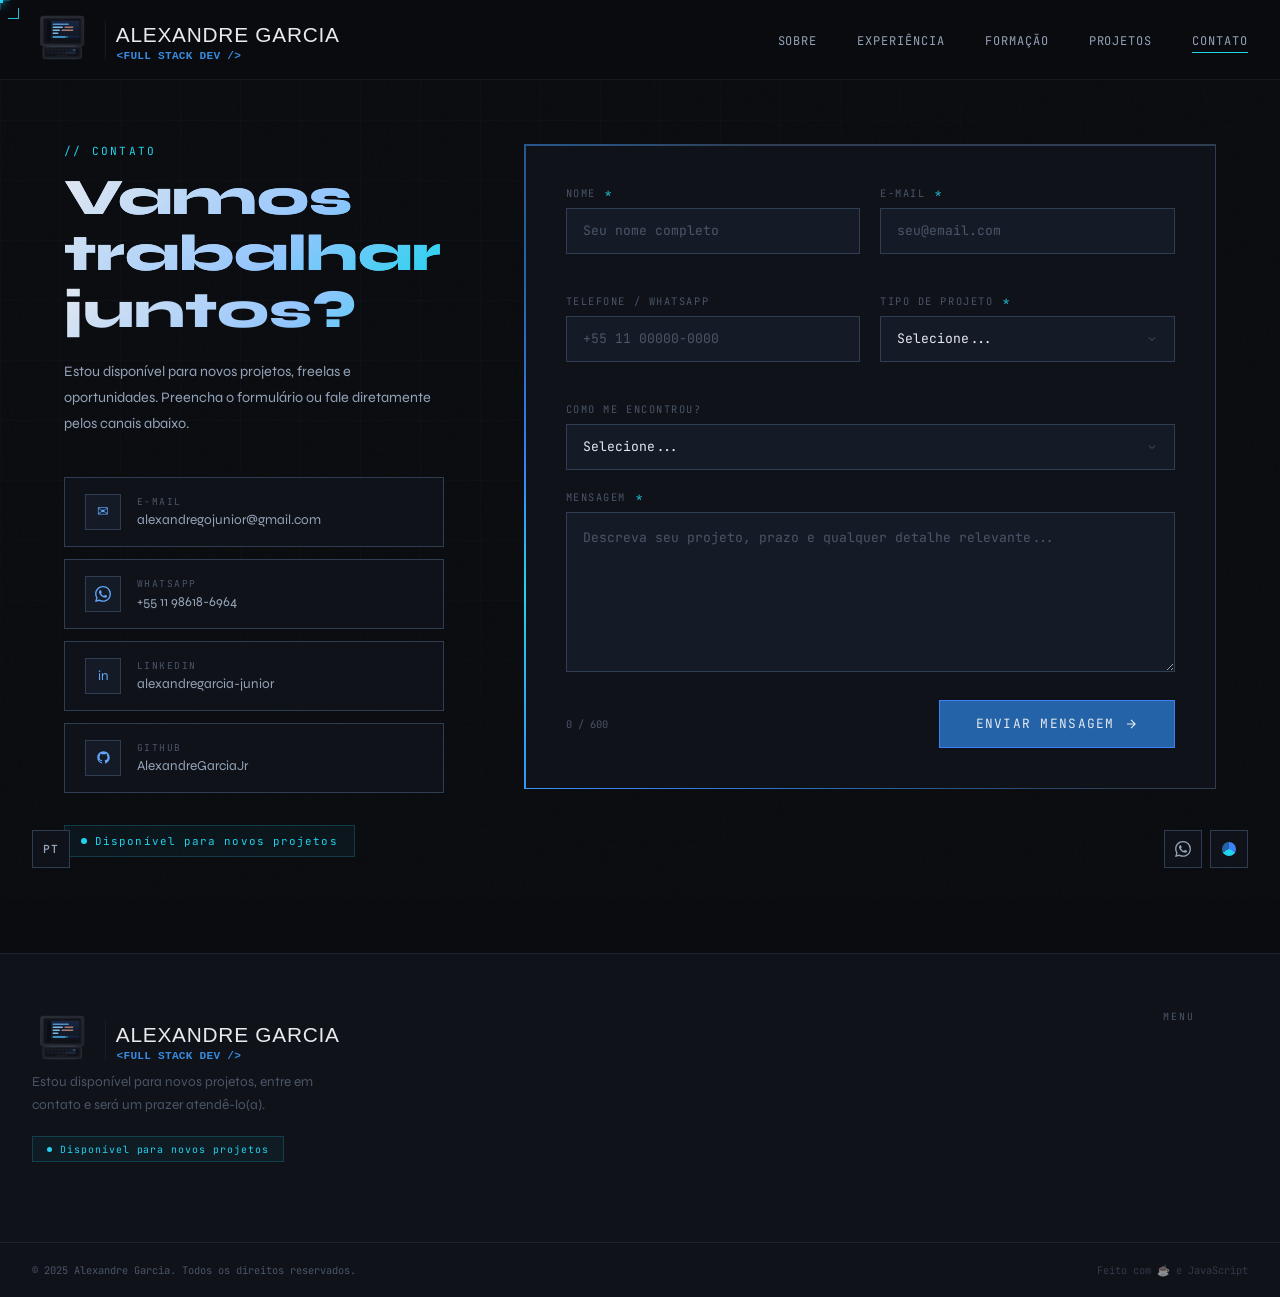
==== commit 855f391c: "update animations" ====
--- a/contato.html
+++ b/contato.html
@@ -4,11 +4,11 @@
 <head>
   <meta charset="UTF-8">
   <meta name="viewport" content="width=device-width, initial-scale=1.0">
-    <title>Alexandre Garcia | Desenvolvedor Full-Stack</title>
+  <title>Alexandre Garcia | Desenvolvedor Full-Stack</title>
   <meta name="description"
     content="Olá, sou Alexandre Garcia, desenvolvedor fullstack especializado em criar sites e aplicações modernas. Veja meus projetos e entre em contato.">
 
-  <!-- Open Graph (WhatsApp, LinkedIn etc.) -->
+  <!-- Open Graph -->
   <meta property="og:title" content="Alexandre Garcia | Desenvolvedor Full-Stack">
   <meta property="og:description"
     content="Olá, sou Alexandre Garcia, desenvolvedor fullstack especializado em criar sites e aplicações modernas. Veja meus projetos e entre em contato.">
@@ -16,19 +16,17 @@
   <meta property="og:type" content="website">
 
   <meta name="google-site-verification" content="2QKHCZj3wgOugxfSx3sNjqQC33ZaWWy0VXbdjHZkFhU" />
-  
-  <link
-    href="https://fonts.googleapis.com/css2?family=Syne:wght@400;500;600;700;800&family=JetBrains+Mono:wght@300;400;500&display=swap"
-    rel="stylesheet">
-
+
+  <link href="https://fonts.googleapis.com/css2?family=Syne:wght@400;500;600;700;800&family=JetBrains+Mono:wght@300;400;500&display=swap" rel="stylesheet">
   <link rel="stylesheet" href="./css/style.css">
   <link rel="shortcut icon" type="image/x-icon" href="./assets/svg/favicon-laptop.svg">
 
-   <script type="module" src="./js/contato/cursor-contato.js"></script>
-   <script type="module" src="./js/contato/form-submit.js"></script>
-   <script type="module" src="./js/contato/translate-contato.js"></script>
-   <script type="module" src="./js/theme.js"></script>
-   <script type="module" src="./js/touch-reticle.js"></script>
+  <script type="module" src="./js/contato/cursor-contato.js"></script>
+  <script type="module" src="./js/contato/form-submit.js"></script>
+  <script type="module" src="./js/contato/translate-contato.js"></script>
+  <script type="module" src="./js/theme.js"></script>
+  <script type="module" src="./js/touch-reticle.js"></script>
+  <script type="module" src="./js/scroll.js"></script>
 
 </head>
 
@@ -39,8 +37,7 @@
   <a href="https://wa.me/5511986186964" target="_blank" class="wa-btn" aria-label="WhatsApp">
     <span class="wa-tip">WhatsApp</span>
     <svg width="16" height="16" viewBox="0 0 24 24" fill="currentColor">
-      <path
-        d="M17.472 14.382c-.297-.149-1.758-.867-2.03-.967-.273-.099-.471-.148-.67.15-.197.297-.767.966-.94 1.164-.173.199-.347.223-.644.075-.297-.15-1.255-.463-2.39-1.475-.883-.788-1.48-1.761-1.653-2.059-.173-.297-.018-.458.13-.606.134-.133.298-.347.446-.52.149-.174.198-.298.298-.497.099-.198.05-.371-.025-.52-.075-.149-.669-1.612-.916-2.207-.242-.579-.487-.5-.669-.51-.173-.008-.371-.01-.57-.01-.198 0-.52.074-.792.372-.272.297-1.04 1.016-1.04 2.479 0 1.462 1.065 2.875 1.213 3.074.149.198 2.096 3.2 5.077 4.487.709.306 1.262.489 1.694.625.712.227 1.36.195 1.871.118.571-.085 1.758-.719 2.006-1.413.248-.694.248-1.289.173-1.413-.074-.124-.272-.198-.57-.347m-5.421 7.403h-.004a9.87 9.87 0 01-5.031-1.378l-.361-.214-3.741.982.998-3.648-.235-.374a9.86 9.86 0 01-1.51-5.26c.001-5.45 4.436-9.884 9.888-9.884 2.64 0 5.122 1.03 6.988 2.898a9.825 9.825 0 012.893 6.994c-.003 5.45-4.437 9.884-9.885 9.884m8.413-18.297A11.815 11.815 0 0012.05 0C5.495 0 .16 5.335.157 11.892c0 2.096.547 4.142 1.588 5.945L.057 24l6.305-1.654a11.882 11.882 0 005.683 1.448h.005c6.554 0 11.89-5.335 11.893-11.893a11.821 11.821 0 00-3.48-8.413z" />
+      <path d="M17.472 14.382c-.297-.149-1.758-.867-2.03-.967-.273-.099-.471-.148-.67.15-.197.297-.767.966-.94 1.164-.173.199-.347.223-.644.075-.297-.15-1.255-.463-2.39-1.475-.883-.788-1.48-1.761-1.653-2.059-.173-.297-.018-.458.13-.606.134-.133.298-.347.446-.52.149-.174.198-.298.298-.497.099-.198.05-.371-.025-.52-.075-.149-.669-1.612-.916-2.207-.242-.579-.487-.5-.669-.51-.173-.008-.371-.01-.57-.01-.198 0-.52.074-.792.372-.272.297-1.04 1.016-1.04 2.479 0 1.462 1.065 2.875 1.213 3.074.149.198 2.096 3.2 5.077 4.487.709.306 1.262.489 1.694.625.712.227 1.36.195 1.871.118.571-.085 1.758-.719 2.006-1.413.248-.694.248-1.289.173-1.413-.074-.124-.272-.198-.57-.347m-5.421 7.403h-.004a9.87 9.87 0 01-5.031-1.378l-.361-.214-3.741.982.998-3.648-.235-.374a9.86 9.86 0 01-1.51-5.26c.001-5.45 4.436-9.884 9.888-9.884 2.64 0 5.122 1.03 6.988 2.898a9.825 9.825 0 012.893 6.994c-.003 5.45-4.437 9.884-9.885 9.884m8.413-18.297A11.815 11.815 0 0012.05 0C5.495 0 .16 5.335.157 11.892c0 2.096.547 4.142 1.588 5.945L.057 24l6.305-1.654a11.882 11.882 0 005.683 1.448h.005c6.554 0 11.89-5.335 11.893-11.893a11.821 11.821 0 00-3.48-8.413z"/>
     </svg>
   </a>
 
@@ -66,43 +63,50 @@
     </button>
   </div>
 
-
+  <!-- Lang Switcher -->
   <div class="lang-switcher" id="langSwitcher">
     <div class="lang-panel" id="langPanel">
-      <div class="lang-option active" data-lang="pt"><span class="lang-flag">🇧🇷</span><span
-          class="lang-name">Português</span></div>
-      <div class="lang-option" data-lang="en"><span class="lang-flag">🇺🇸</span><span class="lang-name">English</span>
-      </div>
-      <div class="lang-option" data-lang="es"><span class="lang-flag">🇪🇸</span><span class="lang-name">Español</span>
+      <div class="lang-option active" data-lang="pt">
+        <span class="lang-flag">🇧🇷</span>
+        <span class="lang-name">Português</span>
+      </div>
+      <div class="lang-option" data-lang="en">
+        <span class="lang-flag">🇺🇸</span>
+        <span class="lang-name">English</span>
+      </div>
+      <div class="lang-option" data-lang="es">
+        <span class="lang-flag">🇪🇸</span>
+        <span class="lang-name">Español</span>
       </div>
     </div>
     <button class="lang-toggle-btn" id="langToggleBtn" aria-label="Idioma">PT</button>
   </div>
 
-
   <!-- Touch Reticle -->
-  <div class="touch-reticle" id="touchReticle"></div>
+  <div class="touch-reticle"   id="touchReticle"></div>
   <div class="touch-reticle-b" id="touchReticleB"></div>
-  <div class="touch-dot" id="touchDot"></div>
-  <div class="touch-burst" id="touchBurst"></div>
-  <div class="touch-burst2" id="touchBurst2"></div>
+  <div class="touch-dot"       id="touchDot"></div>
+  <div class="touch-burst"     id="touchBurst"></div>
+  <div class="touch-burst2"    id="touchBurst2"></div>
 
   <!-- Cursor -->
-  <div class="cursor" id="cursor"></div>
-  <div class="cursor-ring" id="cursorRing"></div>
+  <div class="cursor"        id="cursor"></div>
+  <div class="cursor-ring"   id="cursorRing"></div>
   <div class="cursor-corner-b" id="cursorCorner"></div>
-  <div class="cursor-cross-h" id="cursorH"></div>
-  <div class="cursor-cross-v" id="cursorV"></div>
+  <div class="cursor-cross-h"  id="cursorH"></div>
+  <div class="cursor-cross-v"  id="cursorV"></div>
 
   <!-- Nav -->
   <nav id="mainNav">
-    <a href="index.html" class="logo"><img src="./assets/svg/logo-header-no1993.svg" alt="Logo ALexandre Garcia"></a>
+    <a href="index.html" class="logo">
+      <img src="./assets/svg/logo-header-no1993.svg" alt="Logo Alexandre Garcia">
+    </a>
     <ul class="nav-links" id="navLinks">
-      <li><a href="index.html#about" class="nav-item" data-i18n="nav.about">Sobre</a></li>
-      <li><a href="index.html#skills" class="nav-item" data-i18n="nav.exp">Experiência</a></li>
+      <li><a href="index.html#about"     class="nav-item" data-i18n="nav.about">Sobre</a></li>
+      <li><a href="index.html#skills"    class="nav-item" data-i18n="nav.exp">Experiência</a></li>
       <li><a href="index.html#education" class="nav-item" data-i18n="nav.edu">Formação</a></li>
-      <li><a href="index.html#projects" class="nav-item" data-i18n="nav.proj">Projetos</a></li>
-      <li><a href="contato.html" class="nav-item active" data-i18n="nav.contact">Contato</a></li>
+      <li><a href="index.html#projects"  class="nav-item" data-i18n="nav.proj">Projetos</a></li>
+      <li><a href="contato.html"         class="nav-item active" data-i18n="nav.contact">Contato</a></li>
     </ul>
     <button class="hamburger" id="hamburger" aria-label="Menu">
       <span></span><span></span><span></span>
@@ -113,17 +117,16 @@
 
     <!-- Left: info -->
     <div class="contact-left">
-      <div class="page-tag" data-i18n="form.tag">// contato</div>
-      <h1 class="page-title">
+      <div class="page-tag reveal" data-i18n="form.tag">// contato</div>
+      <h1 class="page-title reveal">
         <span><span data-i18n="form.title1">Vamos trabalhar</span></span>
         <span data-i18n="form.title2">juntos?</span>
       </h1>
-      <p class="page-desc">
-        <span data-i18n="form.desc">Estou disponível para novos projetos, freelas e oportunidades. Preencha o formulário
-          ou fale diretamente pelos canais abaixo.</span>
+      <p class="page-desc reveal">
+        <span data-i18n="form.desc">Estou disponível para novos projetos, freelas e oportunidades. Preencha o formulário ou fale diretamente pelos canais abaixo.</span>
       </p>
 
-      <div class="contact-info">
+      <div class="contact-info reveal">
         <a href="mailto:alexandregojunior@gmail.com" class="info-item">
           <div class="info-icon">✉</div>
           <div class="info-text">
@@ -134,8 +137,7 @@
         <a href="https://wa.me/5511986186964" target="_blank" class="info-item">
           <div class="info-icon">
             <svg width="16" height="16" viewBox="0 0 24 24" fill="currentColor">
-              <path
-                d="M17.472 14.382c-.297-.149-1.758-.867-2.03-.967-.273-.099-.471-.148-.67.15-.197.297-.767.966-.94 1.164-.173.199-.347.223-.644.075-.297-.15-1.255-.463-2.39-1.475-.883-.788-1.48-1.761-1.653-2.059-.173-.297-.018-.458.13-.606.134-.133.298-.347.446-.52.149-.174.198-.298.298-.497.099-.198.05-.371-.025-.52-.075-.149-.669-1.612-.916-2.207-.242-.579-.487-.5-.669-.51-.173-.008-.371-.01-.57-.01-.198 0-.52.074-.792.372-.272.297-1.04 1.016-1.04 2.479 0 1.462 1.065 2.875 1.213 3.074.149.198 2.096 3.2 5.077 4.487.709.306 1.262.489 1.694.625.712.227 1.36.195 1.871.118.571-.085 1.758-.719 2.006-1.413.248-.694.248-1.289.173-1.413-.074-.124-.272-.198-.57-.347m-5.421 7.403h-.004a9.87 9.87 0 01-5.031-1.378l-.361-.214-3.741.982.998-3.648-.235-.374a9.86 9.86 0 01-1.51-5.26c.001-5.45 4.436-9.884 9.888-9.884 2.64 0 5.122 1.03 6.988 2.898a9.825 9.825 0 012.893 6.994c-.003 5.45-4.437 9.884-9.885 9.884m8.413-18.297A11.815 11.815 0 0012.05 0C5.495 0 .16 5.335.157 11.892c0 2.096.547 4.142 1.588 5.945L.057 24l6.305-1.654a11.882 11.882 0 005.683 1.448h.005c6.554 0 11.89-5.335 11.893-11.893a11.821 11.821 0 00-3.48-8.413z" />
+              <path d="M17.472 14.382c-.297-.149-1.758-.867-2.03-.967-.273-.099-.471-.148-.67.15-.197.297-.767.966-.94 1.164-.173.199-.347.223-.644.075-.297-.15-1.255-.463-2.39-1.475-.883-.788-1.48-1.761-1.653-2.059-.173-.297-.018-.458.13-.606.134-.133.298-.347.446-.52.149-.174.198-.298.298-.497.099-.198.05-.371-.025-.52-.075-.149-.669-1.612-.916-2.207-.242-.579-.487-.5-.669-.51-.173-.008-.371-.01-.57-.01-.198 0-.52.074-.792.372-.272.297-1.04 1.016-1.04 2.479 0 1.462 1.065 2.875 1.213 3.074.149.198 2.096 3.2 5.077 4.487.709.306 1.262.489 1.694.625.712.227 1.36.195 1.871.118.571-.085 1.758-.719 2.006-1.413.248-.694.248-1.289.173-1.413-.074-.124-.272-.198-.57-.347m-5.421 7.403h-.004a9.87 9.87 0 01-5.031-1.378l-.361-.214-3.741.982.998-3.648-.235-.374a9.86 9.86 0 01-1.51-5.26c.001-5.45 4.436-9.884 9.888-9.884 2.64 0 5.122 1.03 6.988 2.898a9.825 9.825 0 012.893 6.994c-.003 5.45-4.437 9.884-9.885 9.884m8.413-18.297A11.815 11.815 0 0012.05 0C5.495 0 .16 5.335.157 11.892c0 2.096.547 4.142 1.588 5.945L.057 24l6.305-1.654a11.882 11.882 0 005.683 1.448h.005c6.554 0 11.89-5.335 11.893-11.893a11.821 11.821 0 00-3.48-8.413z"/>
             </svg>
           </div>
           <div class="info-text">
@@ -153,8 +155,7 @@
         <a href="https://github.com/AlexandreGarciaJr" target="_blank" class="info-item">
           <div class="info-icon">
             <svg width="15" height="15" viewBox="0 0 24 24" fill="currentColor">
-              <path
-                d="M12 2C6.477 2 2 6.477 2 12c0 4.418 2.865 8.166 6.839 9.489.5.092.682-.217.682-.482 0-.237-.008-.866-.013-1.7-2.782.603-3.369-1.342-3.369-1.342-.454-1.155-1.11-1.463-1.11-1.463-.908-.62.069-.608.069-.608 1.003.07 1.531 1.03 1.531 1.03.892 1.529 2.341 1.087 2.91.832.092-.647.35-1.088.636-1.338-2.22-.253-4.555-1.11-4.555-4.943 0-1.091.39-1.984 1.029-2.683-.103-.253-.446-1.27.098-2.647 0 0 .84-.269 2.75 1.025A9.578 9.578 0 0112 6.836c.85.004 1.705.114 2.504.336 1.909-1.294 2.747-1.025 2.747-1.025.546 1.377.202 2.394.1 2.647.64.699 1.028 1.592 1.028 2.683 0 3.842-2.339 4.687-4.566 4.935.359.309.678.919.678 1.852 0 1.336-.012 2.415-.012 2.741 0 .267.18.578.688.48C19.138 20.163 22 16.418 22 12c0-5.523-4.477-10-10-10z" />
+              <path d="M12 2C6.477 2 2 6.477 2 12c0 4.418 2.865 8.166 6.839 9.489.5.092.682-.217.682-.482 0-.237-.008-.866-.013-1.7-2.782.603-3.369-1.342-3.369-1.342-.454-1.155-1.11-1.463-1.11-1.463-.908-.62.069-.608.069-.608 1.003.07 1.531 1.03 1.531 1.03.892 1.529 2.341 1.087 2.91.832.092-.647.35-1.088.636-1.338-2.22-.253-4.555-1.11-4.555-4.943 0-1.091.39-1.984 1.029-2.683-.103-.253-.446-1.27.098-2.647 0 0 .84-.269 2.75 1.025A9.578 9.578 0 0112 6.836c.85.004 1.705.114 2.504.336 1.909-1.294 2.747-1.025 2.747-1.025.546 1.377.202 2.394.1 2.647.64.699 1.028 1.592 1.028 2.683 0 3.842-2.339 4.687-4.566 4.935.359.309.678.919.678 1.852 0 1.336-.012 2.415-.012 2.741 0 .267.18.578.688.48C19.138 20.163 22 16.418 22 12c0-5.523-4.477-10-10-10z"/>
             </svg>
           </div>
           <div class="info-text">
@@ -164,40 +165,65 @@
         </a>
       </div>
 
-      <div class="available-badge">
+      <div class="available-badge reveal">
         <div class="badge-dot"></div>
         <span data-i18n="footer.badge">Disponível para novos projetos</span>
       </div>
     </div>
 
     <!-- Right: form -->
-    <div class="contact-right">
+    <div class="contact-right reveal">
       <div class="form-border-wrap">
         <div class="form-card">
           <form id="contactForm">
 
             <div class="form-row">
               <div class="form-group">
-                <label class="form-label"><span data-i18n="form.name">Nome</span> <span class="req">*</span></label>
-                <input class="form-input" type="text" placeholder="Seu nome completo" data-i18n-ph="form.ph.name"
+                <label class="form-label" for="nome">
+                  <span data-i18n="form.name">Nome</span> <span class="req">*</span>
+                </label>
+                <input
+                  id="nome"
+                  name="nome"
+                  class="form-input"
+                  type="text"
+                  placeholder="Seu nome completo"
+                  data-i18n-ph="form.ph.name"
                   required>
               </div>
               <div class="form-group">
-                <label class="form-label"><span data-i18n="form.email">E-mail</span> <span class="req">*</span></label>
-                <input class="form-input" type="email" placeholder="seu@email.com" data-i18n-ph="form.ph.email"
+                <label class="form-label" for="email">
+                  <span data-i18n="form.email">E-mail</span> <span class="req">*</span>
+                </label>
+                <input
+                  id="email"
+                  name="email"
+                  class="form-input"
+                  type="email"
+                  placeholder="seu@email.com"
+                  data-i18n-ph="form.ph.email"
                   required>
               </div>
             </div>
 
             <div class="form-row">
               <div class="form-group">
-                <label class="form-label" data-i18n="form.phone">Telefone / WhatsApp</label>
-                <input class="form-input" type="tel" placeholder="+55 11 00000-0000" data-i18n-ph="form.ph.phone">
+                <label class="form-label" for="telefone" data-i18n="form.phone">
+                  Telefone / WhatsApp
+                </label>
+                <input
+                  id="telefone"
+                  name="telefone"
+                  class="form-input"
+                  type="tel"
+                  placeholder="+55 11 00000-0000"
+                  data-i18n-ph="form.ph.phone">
               </div>
               <div class="form-group">
-                <label class="form-label"><span data-i18n="form.projtype">Tipo de projeto</span> <span
-                    class="req">*</span></label>
-                <select class="form-select form-input" required>
+                <label class="form-label" for="tipo">
+                  <span data-i18n="form.projtype">Tipo de projeto</span> <span class="req">*</span>
+                </label>
+                <select id="tipo" name="tipo" class="form-select form-input" required>
                   <option value="" disabled selected data-i18n="form.select">Selecione...</option>
                   <option>Site / Landing Page</option>
                   <option>Aplicação Web (SaaS)</option>
@@ -209,10 +235,12 @@
               </div>
             </div>
 
-            <!-- How did you find me -->
+            <!-- Como me encontrou -->
             <div class="form-group">
-              <label class="form-label"><span data-i18n="form.source">Como me encontrou?</span></label>
-              <select class="form-select form-input">
+              <label class="form-label" for="como">
+                <span data-i18n="form.source">Como me encontrou?</span>
+              </label>
+              <select id="como" name="como" class="form-select form-input">
                 <option value="" disabled selected data-i18n="form.select">Selecione...</option>
                 <option>LinkedIn</option>
                 <option>GitHub</option>
@@ -223,11 +251,17 @@
             </div>
 
             <div class="form-group">
-              <label class="form-label"><span data-i18n="form.message">Mensagem</span> <span
-                  class="req">*</span></label>
-              <textarea class="form-textarea" id="msgArea"
-                placeholder="Descreva seu projeto, prazo e qualquer detalhe relevante..." data-i18n-ph="form.ph.message"
-                maxlength="600" required></textarea>
+              <label class="form-label" for="msgArea">
+                <span data-i18n="form.message">Mensagem</span> <span class="req">*</span>
+              </label>
+              <textarea
+                id="msgArea"
+                name="mensagem"
+                class="form-textarea"
+                placeholder="Descreva seu projeto, prazo e qualquer detalhe relevante..."
+                data-i18n-ph="form.ph.message"
+                maxlength="600"
+                required></textarea>
             </div>
 
             <div class="form-footer">
@@ -235,7 +269,7 @@
               <button type="submit" class="btn-send">
                 <span data-i18n="form.send">Enviar mensagem</span>
                 <svg width="14" height="14" viewBox="0 0 24 24" fill="none" stroke="currentColor" stroke-width="2">
-                  <path d="M5 12h14M12 5l7 7-7 7" />
+                  <path d="M5 12h14M12 5l7 7-7 7"/>
                 </svg>
               </button>
             </div>
@@ -246,44 +280,50 @@
           <div class="form-success" id="formSuccess">
             <div class="success-icon">✓</div>
             <div class="success-title" data-i18n="form.success_title">Mensagem enviada!</div>
-            <p class="success-text"><span data-i18n="form.success_desc">Obrigado pelo contato, Alexandre. Retorno em até
-                24 horas.</span></p>
-          </div>
+            <p class="success-text">
+              <span data-i18n="form.success_desc">Obrigado pelo contato. Retorno em até 24 horas.</span>
+            </p>
+          </div>
+
         </div>
       </div><!-- /form-border-wrap -->
     </div>
 
   </div>
 
-<!-- Footer -->
+  <!-- Footer -->
   <footer>
-    <div class="footer-main">
+    <div class="footer-main reveal">
       <div class="footer-brand">
-        <a href="#" class="logo"><img src="./assets/svg/logo-header-no1993.svg" alt="Logo ALexandre Garcia"></a>
-        <p class="footer-desc"><span data-i18n="footer.desc">Estou disponível para novos projetos, entre em contato e
-            será um prazer atendê-lo(a).</span></p>
+        <a href="index.html" class="logo">
+          <img src="./assets/svg/logo-header-no1993.svg" alt="Logo Alexandre Garcia">
+        </a>
+        <p class="footer-desc">
+          <span data-i18n="footer.desc">Estou disponível para novos projetos, entre em contato e será um prazer atendê-lo(a).</span>
+        </p>
         <div class="footer-badge">
           <div class="footer-badge-dot"></div>
           <span data-i18n="footer.badge">Disponível para novos projetos</span>
         </div>
       </div>
       <div class="footer-nav">
-        <div class="footer-nav-label" data-i18n="footer.menu">Menu</div>
+        <div class="footer-nav-label reveal" data-i18n="footer.menu">Menu</div>
         <ul class="footer-nav-links">
-          <li><a href="#about" data-i18n="nav.about">Sobre</a></li>
-          <li><a href="#skills" data-i18n="nav.exp">Experiência</a></li>
-          <li><a href="#projects" data-i18n="nav.proj">Projetos</a></li>
-          <li><a href="#education" data-i18n="nav.edu">Formação</a></li>
-          <li><a href="contato.html" data-i18n="nav.contact">Contato</a></li>
+          <li class="reveal"><a href="index.html#about"     data-i18n="nav.about">Sobre</a></li>
+          <li class="reveal"><a href="index.html#skills"    data-i18n="nav.exp">Experiência</a></li>
+          <li class="reveal"><a href="index.html#projects"  data-i18n="nav.proj">Projetos</a></li>
+          <li class="reveal"><a href="index.html#education" data-i18n="nav.edu">Formação</a></li>
+          <li class="reveal"><a href="contato.html"         data-i18n="nav.contact">Contato</a></li>
         </ul>
       </div>
     </div>
     <div class="footer-bottom">
-      <span class="footer-copy"><span data-i18n="footer.copy">© 2025 Alexandre Garcia. Todos os direitos
-          reservados.</span></span>
+      <span class="footer-copy">
+        <span data-i18n="footer.copy">© 2025 Alexandre Garcia. Todos os direitos reservados.</span>
+      </span>
       <span class="footer-made">Feito com ☕ e JavaScript</span>
     </div>
   </footer>
+
 </body>
-
 </html>
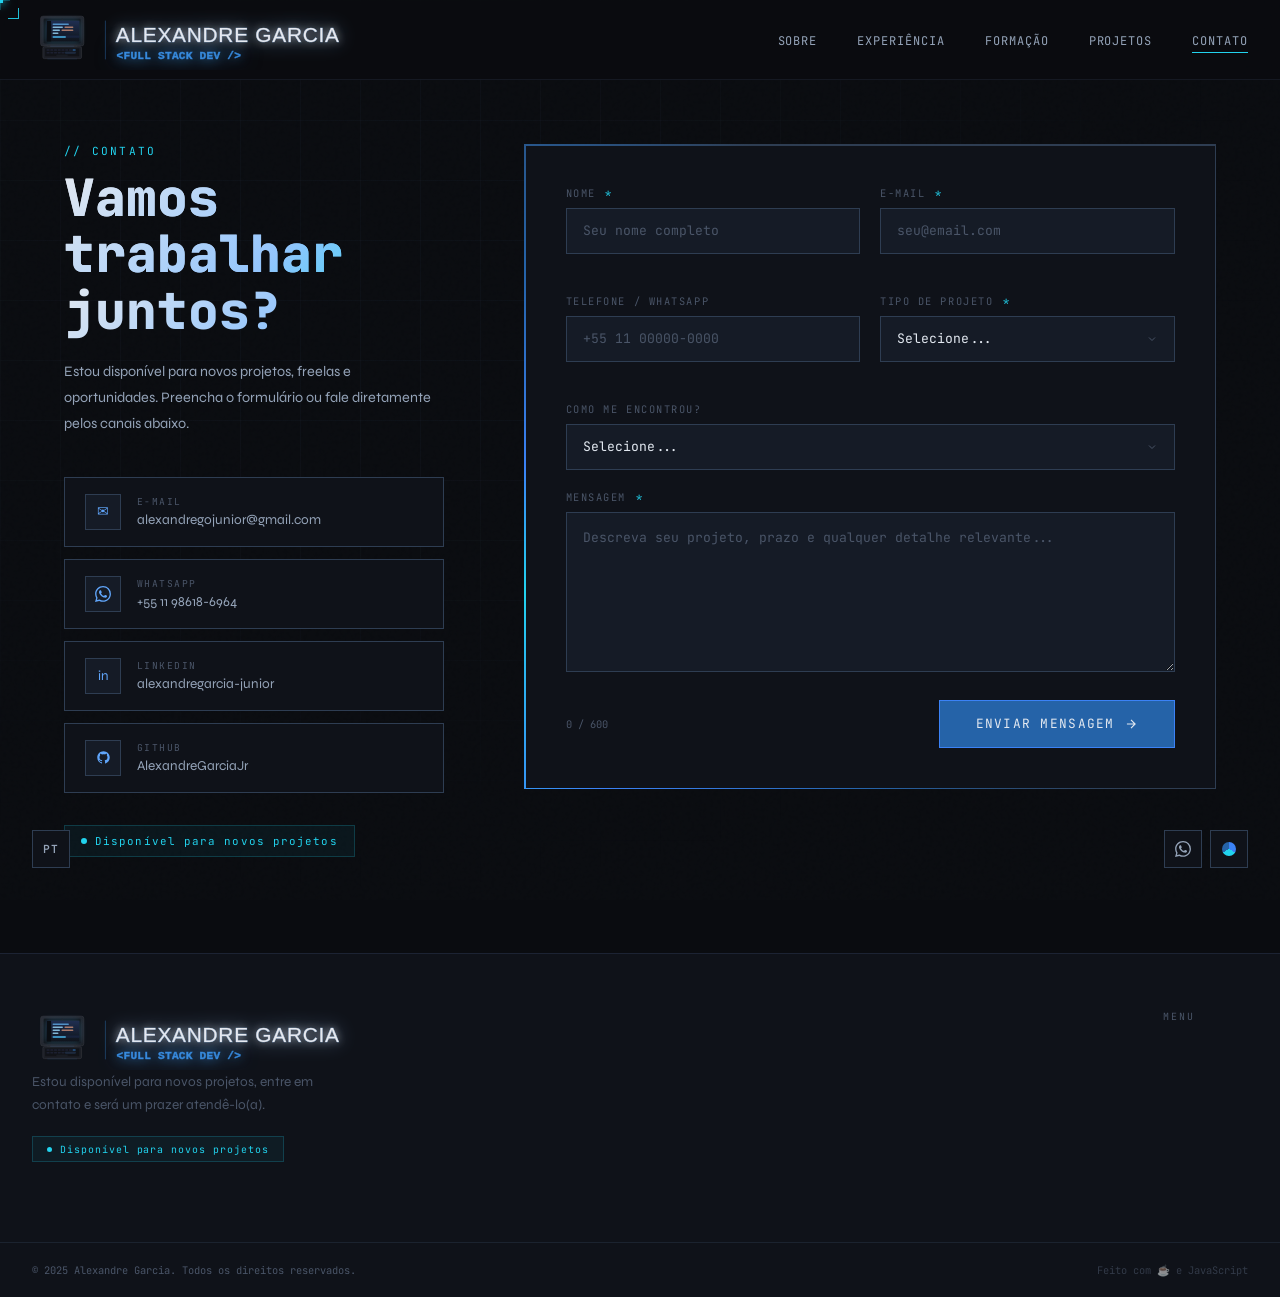
==== commit 152ef2bf: "update html" ====
--- a/contato.html
+++ b/contato.html
@@ -34,7 +34,7 @@
 
   <!-- WhatsApp Button -->
   <div class="wa-pulse"></div>
-  <a href="https://wa.me/5511986186964" target="_blank" class="wa-btn" aria-label="WhatsApp">
+  <a href="ttps://wa.me/5511986186964?text=Olá,%20preciso%20de%20mais%20informações." target="_blank" class="wa-btn" aria-label="Fale conosco via WhatsApp">
     <span class="wa-tip">WhatsApp</span>
     <svg width="16" height="16" viewBox="0 0 24 24" fill="currentColor">
       <path d="M17.472 14.382c-.297-.149-1.758-.867-2.03-.967-.273-.099-.471-.148-.67.15-.197.297-.767.966-.94 1.164-.173.199-.347.223-.644.075-.297-.15-1.255-.463-2.39-1.475-.883-.788-1.48-1.761-1.653-2.059-.173-.297-.018-.458.13-.606.134-.133.298-.347.446-.52.149-.174.198-.298.298-.497.099-.198.05-.371-.025-.52-.075-.149-.669-1.612-.916-2.207-.242-.579-.487-.5-.669-.51-.173-.008-.371-.01-.57-.01-.198 0-.52.074-.792.372-.272.297-1.04 1.016-1.04 2.479 0 1.462 1.065 2.875 1.213 3.074.149.198 2.096 3.2 5.077 4.487.709.306 1.262.489 1.694.625.712.227 1.36.195 1.871.118.571-.085 1.758-.719 2.006-1.413.248-.694.248-1.289.173-1.413-.074-.124-.272-.198-.57-.347m-5.421 7.403h-.004a9.87 9.87 0 01-5.031-1.378l-.361-.214-3.741.982.998-3.648-.235-.374a9.86 9.86 0 01-1.51-5.26c.001-5.45 4.436-9.884 9.888-9.884 2.64 0 5.122 1.03 6.988 2.898a9.825 9.825 0 012.893 6.994c-.003 5.45-4.437 9.884-9.885 9.884m8.413-18.297A11.815 11.815 0 0012.05 0C5.495 0 .16 5.335.157 11.892c0 2.096.547 4.142 1.588 5.945L.057 24l6.305-1.654a11.882 11.882 0 005.683 1.448h.005c6.554 0 11.89-5.335 11.893-11.893a11.821 11.821 0 00-3.48-8.413z"/>
@@ -134,7 +134,7 @@
             <div class="info-value">alexandregojunior@gmail.com</div>
           </div>
         </a>
-        <a href="https://wa.me/5511986186964" target="_blank" class="info-item">
+        <a href="https://wa.me/5511986186964?text=Olá,%20preciso%20de%20mais%20informações." target="_blank" class="info-item">
           <div class="info-icon">
             <svg width="16" height="16" viewBox="0 0 24 24" fill="currentColor">
               <path d="M17.472 14.382c-.297-.149-1.758-.867-2.03-.967-.273-.099-.471-.148-.67.15-.197.297-.767.966-.94 1.164-.173.199-.347.223-.644.075-.297-.15-1.255-.463-2.39-1.475-.883-.788-1.48-1.761-1.653-2.059-.173-.297-.018-.458.13-.606.134-.133.298-.347.446-.52.149-.174.198-.298.298-.497.099-.198.05-.371-.025-.52-.075-.149-.669-1.612-.916-2.207-.242-.579-.487-.5-.669-.51-.173-.008-.371-.01-.57-.01-.198 0-.52.074-.792.372-.272.297-1.04 1.016-1.04 2.479 0 1.462 1.065 2.875 1.213 3.074.149.198 2.096 3.2 5.077 4.487.709.306 1.262.489 1.694.625.712.227 1.36.195 1.871.118.571-.085 1.758-.719 2.006-1.413.248-.694.248-1.289.173-1.413-.074-.124-.272-.198-.57-.347m-5.421 7.403h-.004a9.87 9.87 0 01-5.031-1.378l-.361-.214-3.741.982.998-3.648-.235-.374a9.86 9.86 0 01-1.51-5.26c.001-5.45 4.436-9.884 9.888-9.884 2.64 0 5.122 1.03 6.988 2.898a9.825 9.825 0 012.893 6.994c-.003 5.45-4.437 9.884-9.885 9.884m8.413-18.297A11.815 11.815 0 0012.05 0C5.495 0 .16 5.335.157 11.892c0 2.096.547 4.142 1.588 5.945L.057 24l6.305-1.654a11.882 11.882 0 005.683 1.448h.005c6.554 0 11.89-5.335 11.893-11.893a11.821 11.821 0 00-3.48-8.413z"/>
@@ -145,7 +145,7 @@
             <div class="info-value">+55 11 98618-6964</div>
           </div>
         </a>
-        <a href="https://linkedin.com/in/alexandregarcia-junior" target="_blank" class="info-item">
+        <a href="https://linkedin.com/in/alexandregarcia-junior" target="_blank" class="info-item" aria-label="Fale conosco via WhatsApp">
           <div class="info-icon">in</div>
           <div class="info-text">
             <div class="info-label">LinkedIn</div>
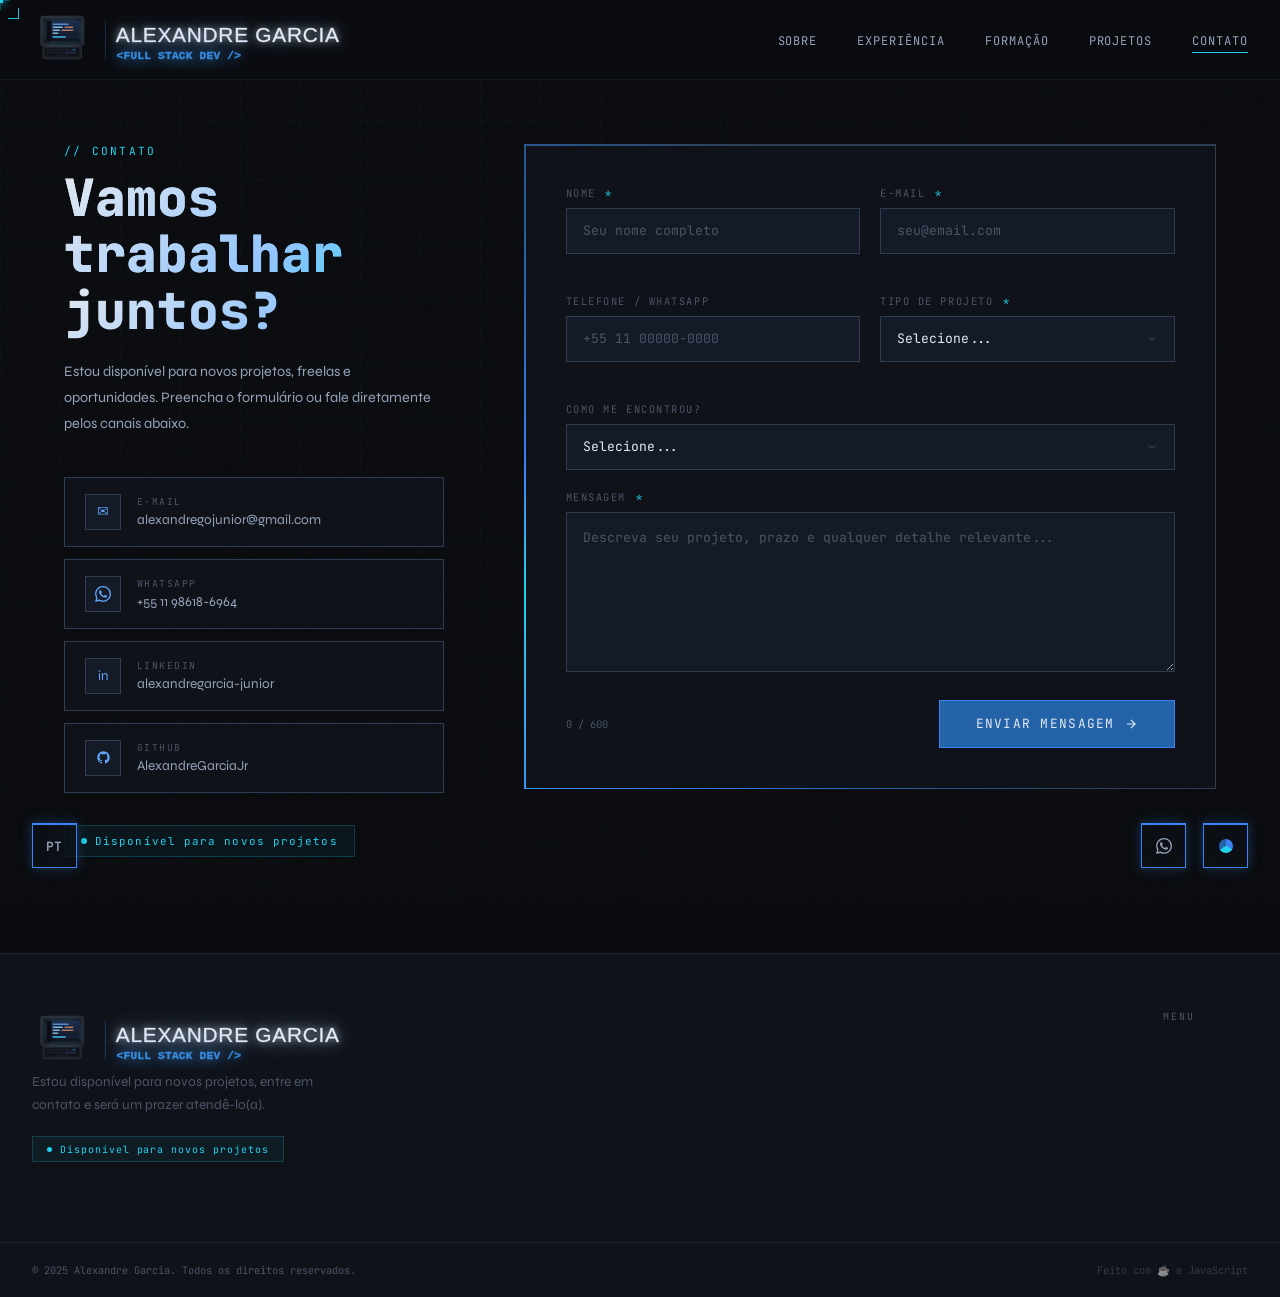
==== commit 67112a29: "update domain" ====
--- a/contato.html
+++ b/contato.html
@@ -12,7 +12,7 @@
   <meta property="og:title" content="Alexandre Garcia | Desenvolvedor Full-Stack">
   <meta property="og:description"
     content="Olá, sou Alexandre Garcia, desenvolvedor fullstack especializado em criar sites e aplicações modernas. Veja meus projetos e entre em contato.">
-  <meta property="og:url" content="https://alexandregarciajr.com">
+  <meta property="og:url" content="https://alexandregarcia.dev">
   <meta property="og:type" content="website">
 
   <meta name="google-site-verification" content="2QKHCZj3wgOugxfSx3sNjqQC33ZaWWy0VXbdjHZkFhU" />
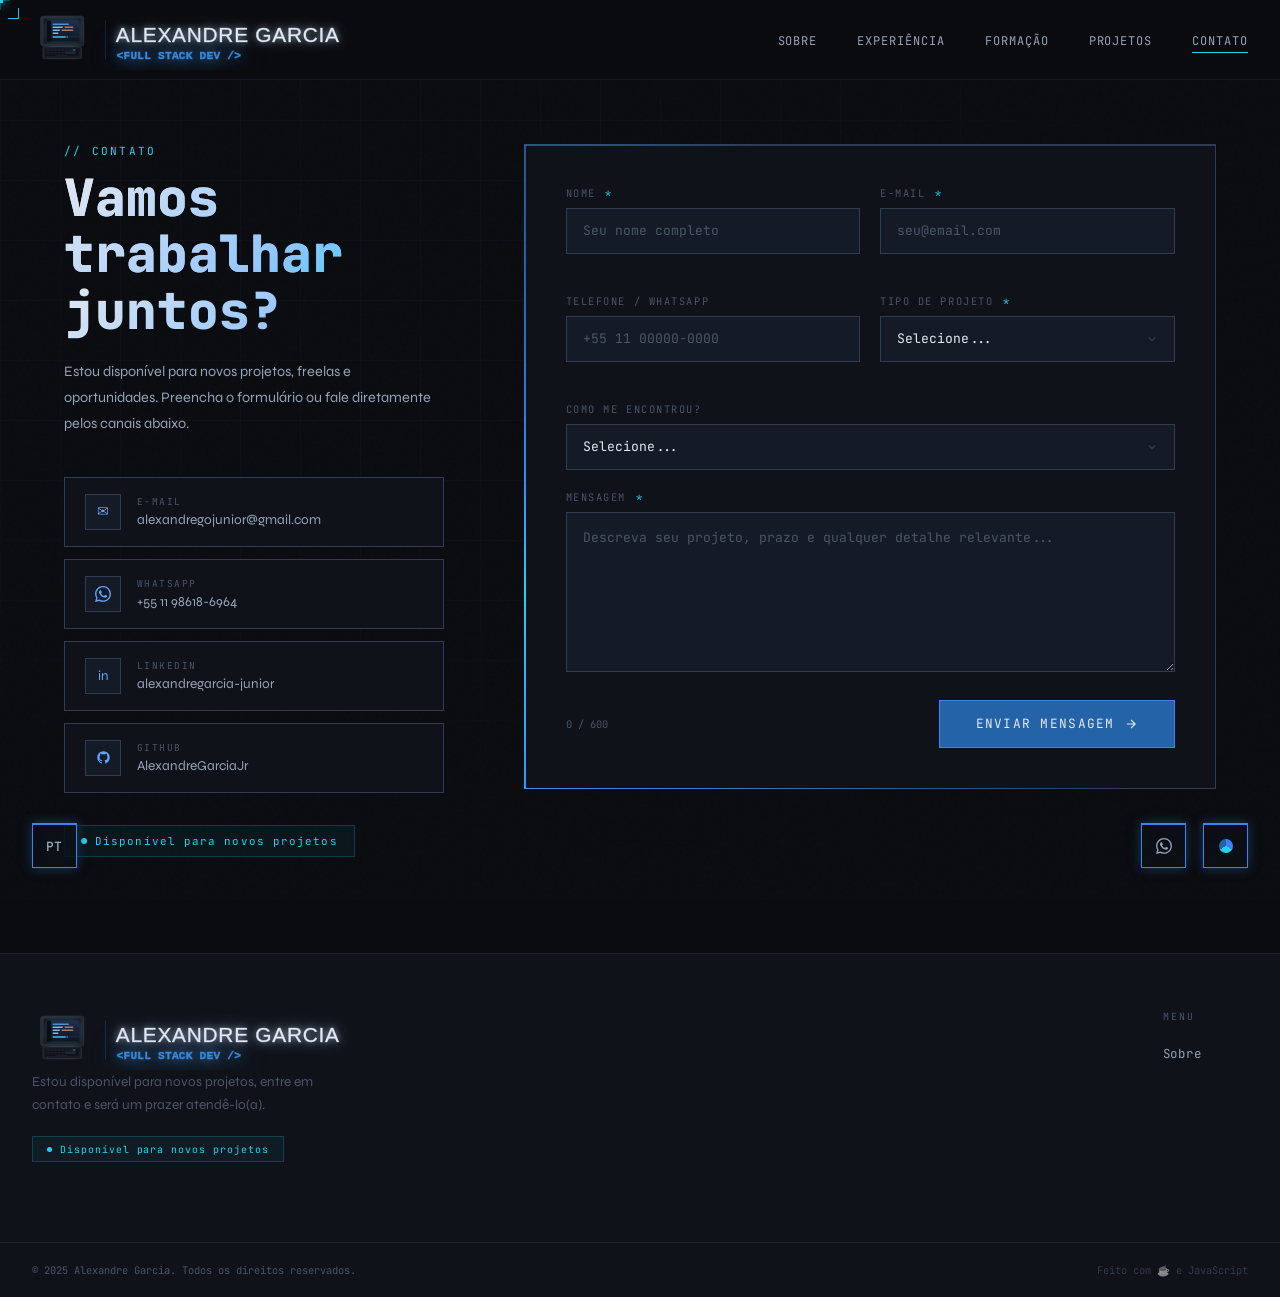
==== commit d60058e7: "google verification" ====
--- a/contato.html
+++ b/contato.html
@@ -20,6 +20,8 @@
   <link href="https://fonts.googleapis.com/css2?family=Syne:wght@400;500;600;700;800&family=JetBrains+Mono:wght@300;400;500&display=swap" rel="stylesheet">
   <link rel="stylesheet" href="./css/style.css">
   <link rel="shortcut icon" type="image/x-icon" href="./assets/svg/favicon-laptop.svg">
+
+  <meta name="google-site-verification" content="vIraPa01UJwl8MS1leBPi4cEibCV-wQbXu5re9QmRQE" />
 
   <script type="module" src="./js/contato/cursor-contato.js"></script>
   <script type="module" src="./js/contato/form-submit.js"></script>
